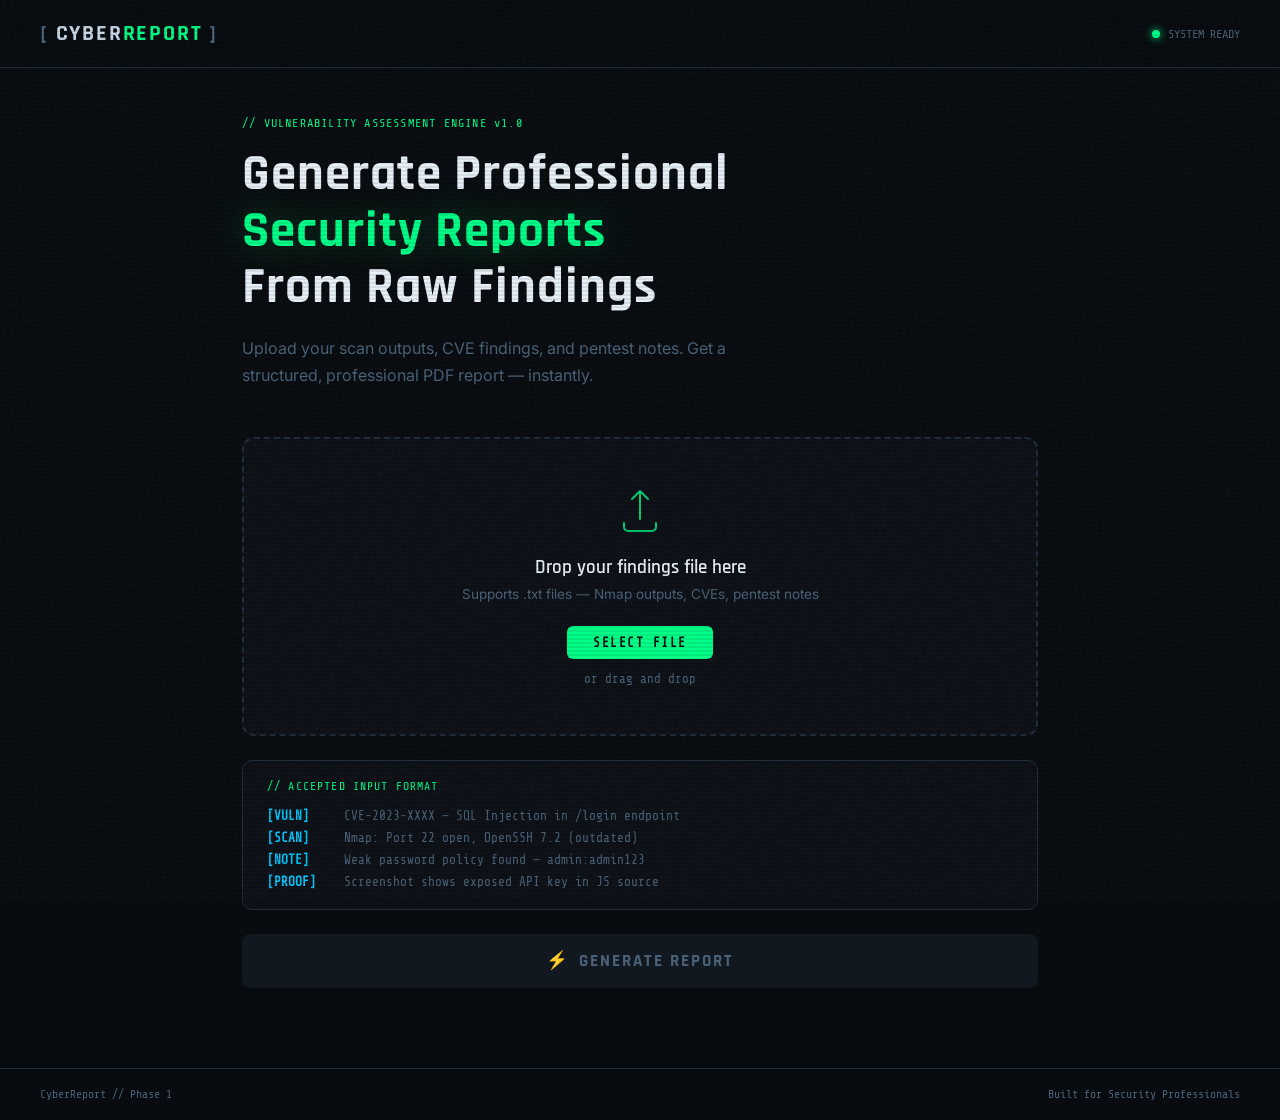
==== frontend/index.html @ 914c6def "changes" ====
<!DOCTYPE html>
<html lang="en">
<head>
  <meta charset="UTF-8" />
  <meta name="viewport" content="width=device-width, initial-scale=1.0"/>
  <title>CyberReport — Vulnerability Assessment Generator</title>
  <link rel="stylesheet" href="style.css" />
  <link href="https://fonts.googleapis.com/css2?family=Share+Tech+Mono&family=Rajdhani:wght@400;600;700&family=Inter:wght@300;400;500&display=swap" rel="stylesheet"/>
</head>
<body>
  <div class="scanline"></div>
  <div class="noise"></div>

  <header>
    <div class="logo">
      <span class="logo-bracket">[</span>
      <span class="logo-text">CYBER</span><span class="logo-accent">REPORT</span>
      <span class="logo-bracket">]</span>
    </div>
    <div class="header-right">
      <span class="status-dot"></span>
      <span class="status-text">SYSTEM READY</span>
    </div>
  </header>

  <main>
    <section class="hero">
      <div class="hero-label">// VULNERABILITY ASSESSMENT ENGINE v1.0</div>
      <h1>Generate Professional<br/><span class="highlight">Security Reports</span><br/>From Raw Findings</h1>
      <p class="hero-sub">Upload your scan outputs, CVE findings, and pentest notes. Get a structured, professional PDF report — instantly.</p>
    </section>

    <section class="upload-section">
      <div class="upload-card" id="uploadCard">
        <div class="upload-icon">
          <svg width="48" height="48" viewBox="0 0 48 48" fill="none">
            <path d="M24 4L24 32M24 4L16 12M24 4L32 12" stroke="currentColor" stroke-width="2" stroke-linecap="round"/>
            <path d="M8 36V40C8 42.2 9.8 44 12 44H36C38.2 44 40 42.2 40 40V36" stroke="currentColor" stroke-width="2" stroke-linecap="round"/>
          </svg>
        </div>
        <p class="upload-title">Drop your findings file here</p>
        <p class="upload-sub">Supports .txt files — Nmap outputs, CVEs, pentest notes</p>
        <input type="file" id="fileInput" accept=".txt" hidden />
        <button class="btn-upload" onclick="document.getElementById('fileInput').click()">
          SELECT FILE
        </button>
        <div class="drop-hint">or drag and drop</div>
      </div>

      <div class="file-info" id="fileInfo" style="display:none;">
        <div class="file-icon">📄</div>
        <div class="file-details">
          <span class="file-name" id="fileName"></span>
          <span class="file-size" id="fileSize"></span>
        </div>
        <button class="btn-clear" onclick="clearFile()">✕</button>
      </div>

      <div class="format-guide">
        <div class="guide-title">// ACCEPTED INPUT FORMAT</div>
        <div class="guide-blocks">
          <div class="guide-block">
            <span class="guide-tag">[VULN]</span>
            <span>CVE-2023-XXXX — SQL Injection in /login endpoint</span>
          </div>
          <div class="guide-block">
            <span class="guide-tag">[SCAN]</span>
            <span>Nmap: Port 22 open, OpenSSH 7.2 (outdated)</span>
          </div>
          <div class="guide-block">
            <span class="guide-tag">[NOTE]</span>
            <span>Weak password policy found — admin:admin123</span>
          </div>
          <div class="guide-block">
            <span class="guide-tag">[PROOF]</span>
            <span>Screenshot shows exposed API key in JS source</span>
          </div>
        </div>
      </div>

      <button class="btn-generate" id="generateBtn" onclick="generateReport()" disabled>
        <span class="btn-icon">⚡</span>
        GENERATE REPORT
      </button>

      <div class="progress-wrap" id="progressWrap" style="display:none;">
        <div class="progress-label" id="progressLabel">Parsing findings...</div>
        <div class="progress-bar">
          <div class="progress-fill" id="progressFill"></div>
        </div>
        <div class="progress-steps" id="progressSteps"></div>
      </div>

      <div class="error-box" id="errorBox" style="display:none;"></div>
    </section>
  </main>

  <footer>
    <span>CyberReport // Phase 1</span>
    <span>Built for Security Professionals</span>
  </footer>

  <script src="upload.js"></script>
</body>
</html>
---- frontend/style.css ----
/* ===== RESET & BASE ===== */
*, *::before, *::after { box-sizing: border-box; margin: 0; padding: 0; }

:root {
  --bg:        #080c10;
  --bg2:       #0d1117;
  --bg3:       #111820;
  --border:    #1e2d3d;
  --accent:    #00ff88;
  --accent2:   #00c8ff;
  --danger:    #ff3b5c;
  --warn:      #ffb300;
  --text:      #c9d8e8;
  --text-dim:  #4a6278;
  --font-mono: 'Share Tech Mono', monospace;
  --font-head: 'Rajdhani', sans-serif;
  --font-body: 'Inter', sans-serif;
}

html { scroll-behavior: smooth; }

body {
  background: var(--bg);
  color: var(--text);
  font-family: var(--font-body);
  min-height: 100vh;
  overflow-x: hidden;
  position: relative;
}

/* ===== TEXTURE OVERLAYS ===== */
.scanline {
  pointer-events: none;
  position: fixed; inset: 0; z-index: 999;
  background: repeating-linear-gradient(
    to bottom,
    transparent 0px,
    transparent 2px,
    rgba(0,0,0,0.08) 2px,
    rgba(0,0,0,0.08) 4px
  );
}

.noise {
  pointer-events: none;
  position: fixed; inset: 0; z-index: 998;
  opacity: 0.03;
  background-image: url("data:image/svg+xml,%3Csvg viewBox='0 0 256 256' xmlns='http://www.w3.org/2000/svg'%3E%3Cfilter id='n'%3E%3CfeTurbulence type='fractalNoise' baseFrequency='0.9' numOctaves='4' stitchTiles='stitch'/%3E%3C/filter%3E%3Crect width='100%25' height='100%25' filter='url(%23n)'/%3E%3C/svg%3E");
}

/* ===== HEADER ===== */
header {
  display: flex;
  align-items: center;
  justify-content: space-between;
  padding: 1.2rem 2.5rem;
  border-bottom: 1px solid var(--border);
  background: rgba(8,12,16,0.95);
  backdrop-filter: blur(10px);
  position: sticky; top: 0; z-index: 100;
}

.logo {
  font-family: var(--font-head);
  font-size: 1.4rem;
  font-weight: 700;
  letter-spacing: 0.08em;
}

.logo-bracket { color: var(--text-dim); }
.logo-text    { color: var(--text); }
.logo-accent  { color: var(--accent); }

.header-right {
  display: flex;
  align-items: center;
  gap: 0.5rem;
  font-family: var(--font-mono);
  font-size: 0.75rem;
  color: var(--text-dim);
}

.status-dot {
  width: 8px; height: 8px;
  border-radius: 50%;
  background: var(--accent);
  box-shadow: 0 0 8px var(--accent);
  animation: pulse 2s infinite;
}

@keyframes pulse {
  0%, 100% { opacity: 1; }
  50%       { opacity: 0.4; }
}

/* ===== MAIN ===== */
main {
  max-width: 860px;
  margin: 0 auto;
  padding: 3rem 2rem 5rem;
}

/* ===== HERO ===== */
.hero { margin-bottom: 3rem; }

.hero-label {
  font-family: var(--font-mono);
  font-size: 0.75rem;
  color: var(--accent);
  letter-spacing: 0.1em;
  margin-bottom: 1rem;
  opacity: 0;
  animation: fadeUp 0.5s 0.1s forwards;
}

.hero h1 {
  font-family: var(--font-head);
  font-size: clamp(2rem, 5vw, 3.2rem);
  font-weight: 700;
  line-height: 1.1;
  letter-spacing: 0.02em;
  color: #e8f0f8;
  opacity: 0;
  animation: fadeUp 0.5s 0.2s forwards;
}

.highlight {
  color: var(--accent);
  text-shadow: 0 0 40px rgba(0,255,136,0.3);
}

.hero-sub {
  margin-top: 1.2rem;
  font-size: 1rem;
  color: var(--text-dim);
  line-height: 1.7;
  max-width: 560px;
  opacity: 0;
  animation: fadeUp 0.5s 0.3s forwards;
}

@keyframes fadeUp {
  from { opacity: 0; transform: translateY(16px); }
  to   { opacity: 1; transform: translateY(0); }
}

/* ===== UPLOAD CARD ===== */
.upload-section {
  display: flex;
  flex-direction: column;
  gap: 1.5rem;
  opacity: 0;
  animation: fadeUp 0.5s 0.4s forwards;
}

.upload-card {
  border: 2px dashed var(--border);
  border-radius: 12px;
  background: var(--bg2);
  padding: 3rem 2rem;
  text-align: center;
  cursor: pointer;
  transition: border-color 0.2s, background 0.2s;
  position: relative;
}

.upload-card:hover,
.upload-card.drag-over {
  border-color: var(--accent);
  background: rgba(0,255,136,0.03);
}

.upload-card.drag-over { border-style: solid; }

.upload-icon {
  color: var(--accent);
  margin-bottom: 1rem;
  opacity: 0.8;
}

.upload-title {
  font-family: var(--font-head);
  font-size: 1.2rem;
  font-weight: 600;
  color: #e8f0f8;
  margin-bottom: 0.4rem;
}

.upload-sub {
  font-size: 0.85rem;
  color: var(--text-dim);
  margin-bottom: 1.5rem;
}

.btn-upload {
  font-family: var(--font-mono);
  font-size: 0.8rem;
  letter-spacing: 0.12em;
  color: var(--bg);
  background: var(--accent);
  border: none;
  border-radius: 6px;
  padding: 0.6rem 1.6rem;
  cursor: pointer;
  transition: background 0.15s, box-shadow 0.15s;
  font-weight: 700;
}

.btn-upload:hover {
  background: #00e077;
  box-shadow: 0 0 20px rgba(0,255,136,0.4);
}

.drop-hint {
  margin-top: 0.8rem;
  font-size: 0.78rem;
  color: var(--text-dim);
  font-family: var(--font-mono);
}

/* ===== FILE INFO ===== */
.file-info {
  display: flex;
  align-items: center;
  gap: 1rem;
  background: var(--bg3);
  border: 1px solid var(--border);
  border-radius: 8px;
  padding: 1rem 1.2rem;
}

.file-icon { font-size: 1.5rem; }

.file-details {
  flex: 1;
  display: flex;
  flex-direction: column;
  gap: 0.2rem;
}

.file-name {
  font-family: var(--font-mono);
  font-size: 0.9rem;
  color: var(--accent2);
}

.file-size {
  font-size: 0.78rem;
  color: var(--text-dim);
}

.btn-clear {
  background: none;
  border: 1px solid var(--border);
  color: var(--text-dim);
  border-radius: 4px;
  width: 28px; height: 28px;
  cursor: pointer;
  font-size: 0.85rem;
  transition: color 0.15s, border-color 0.15s;
}

.btn-clear:hover { color: var(--danger); border-color: var(--danger); }

/* ===== FORMAT GUIDE ===== */
.format-guide {
  background: var(--bg2);
  border: 1px solid var(--border);
  border-radius: 10px;
  padding: 1.2rem 1.5rem;
}

.guide-title {
  font-family: var(--font-mono);
  font-size: 0.72rem;
  color: var(--accent);
  letter-spacing: 0.1em;
  margin-bottom: 1rem;
}

.guide-blocks {
  display: flex;
  flex-direction: column;
  gap: 0.5rem;
}

.guide-block {
  display: flex;
  align-items: center;
  gap: 0.8rem;
  font-family: var(--font-mono);
  font-size: 0.8rem;
  color: var(--text-dim);
}

.guide-tag {
  color: var(--accent2);
  min-width: 64px;
  font-weight: bold;
}

/* ===== GENERATE BUTTON ===== */
.btn-generate {
  font-family: var(--font-head);
  font-size: 1.05rem;
  font-weight: 700;
  letter-spacing: 0.12em;
  color: var(--bg);
  background: var(--accent);
  border: none;
  border-radius: 8px;
  padding: 1rem 2rem;
  cursor: pointer;
  display: flex;
  align-items: center;
  justify-content: center;
  gap: 0.6rem;
  transition: all 0.2s;
  width: 100%;
}

.btn-generate:disabled {
  background: var(--bg3);
  color: var(--text-dim);
  cursor: not-allowed;
  box-shadow: none;
}

.btn-generate:not(:disabled):hover {
  background: #00e077;
  box-shadow: 0 0 30px rgba(0,255,136,0.4);
  transform: translateY(-1px);
}

.btn-icon { font-size: 1.1rem; }

/* ===== PROGRESS ===== */
.progress-wrap {
  background: var(--bg2);
  border: 1px solid var(--border);
  border-radius: 10px;
  padding: 1.5rem;
}

.progress-label {
  font-family: var(--font-mono);
  font-size: 0.82rem;
  color: var(--accent);
  margin-bottom: 0.8rem;
}

.progress-bar {
  width: 100%;
  height: 6px;
  background: var(--bg3);
  border-radius: 3px;
  overflow: hidden;
  margin-bottom: 1rem;
}

.progress-fill {
  height: 100%;
  width: 0%;
  background: linear-gradient(90deg, var(--accent), var(--accent2));
  border-radius: 3px;
  transition: width 0.4s ease;
  box-shadow: 0 0 10px rgba(0,255,136,0.5);
}

.progress-steps {
  font-family: var(--font-mono);
  font-size: 0.75rem;
  color: var(--text-dim);
  display: flex;
  flex-direction: column;
  gap: 0.3rem;
}

.step-line { display: flex; align-items: center; gap: 0.5rem; }
.step-done  { color: var(--accent); }
.step-active{ color: var(--accent2); }
.step-wait  { color: var(--text-dim); }

/* ===== ERROR BOX ===== */
.error-box {
  background: rgba(255,59,92,0.08);
  border: 1px solid var(--danger);
  border-radius: 8px;
  padding: 1rem 1.2rem;
  font-family: var(--font-mono);
  font-size: 0.82rem;
  color: var(--danger);
}

/* ===== FOOTER ===== */
footer {
  display: flex;
  justify-content: space-between;
  align-items: center;
  padding: 1.2rem 2.5rem;
  border-top: 1px solid var(--border);
  font-family: var(--font-mono);
  font-size: 0.72rem;
  color: var(--text-dim);
  margin-top: auto;
}

/* ===== SCROLLBAR ===== */
::-webkit-scrollbar { width: 6px; }
::-webkit-scrollbar-track { background: var(--bg); }
::-webkit-scrollbar-thumb { background: var(--border); border-radius: 3px; }
::-webkit-scrollbar-thumb:hover { background: var(--accent); }
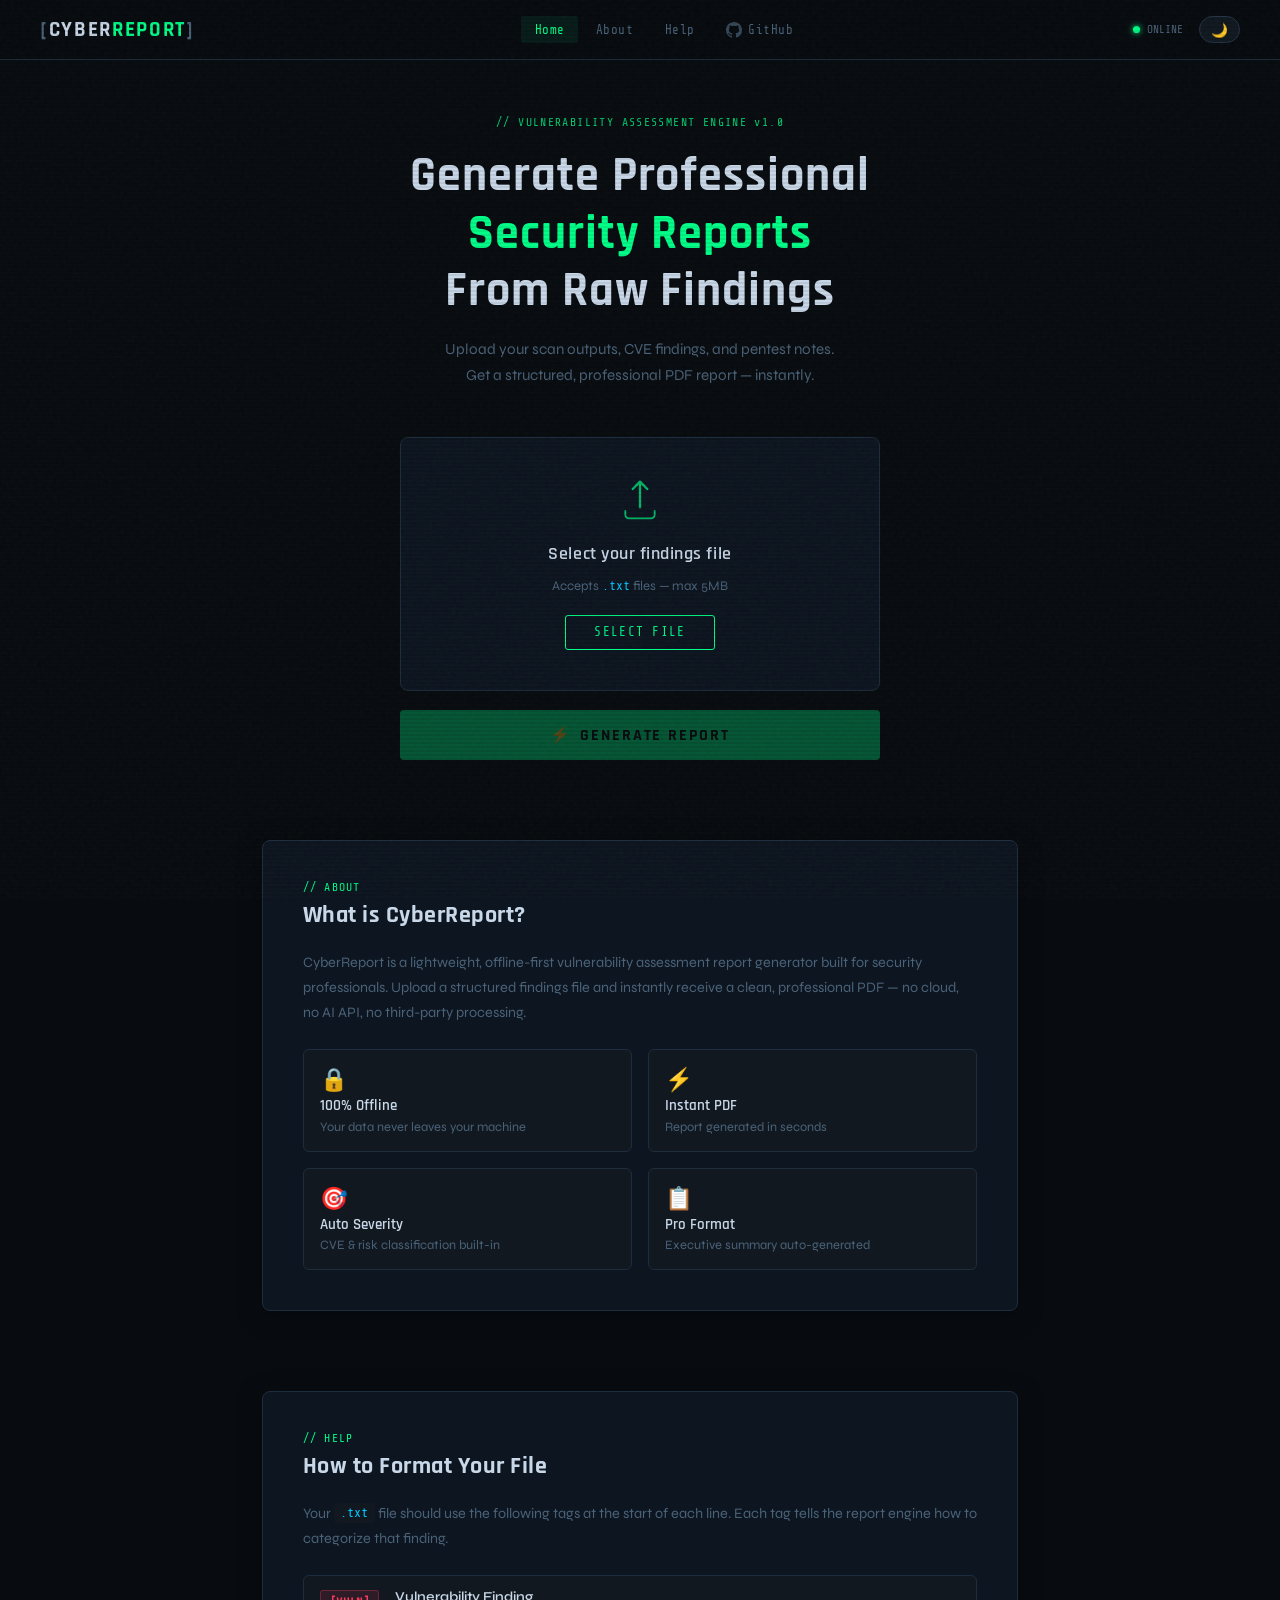
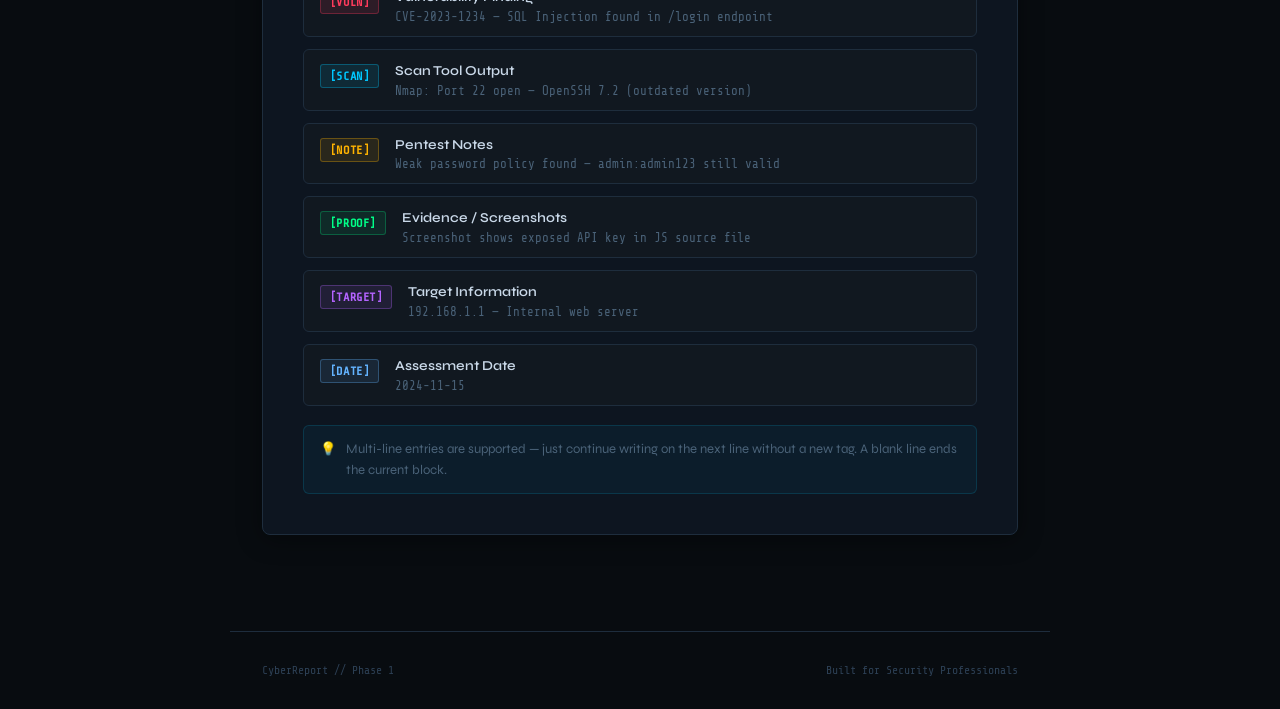
==== commit 5e3d9e4e: "Frontend" ====
--- a/frontend/index.html
+++ b/frontend/index.html
@@ -1,52 +1,88 @@
 <!DOCTYPE html>
-<html lang="en">
+<html lang="en" data-theme="dark">
+
 <head>
   <meta charset="UTF-8" />
-  <meta name="viewport" content="width=device-width, initial-scale=1.0"/>
+  <meta name="viewport" content="width=device-width, initial-scale=1.0" />
   <title>CyberReport — Vulnerability Assessment Generator</title>
   <link rel="stylesheet" href="style.css" />
-  <link href="https://fonts.googleapis.com/css2?family=Share+Tech+Mono&family=Rajdhani:wght@400;600;700&family=Inter:wght@300;400;500&display=swap" rel="stylesheet"/>
+  <link
+    href="https://fonts.googleapis.com/css2?family=Share+Tech+Mono&family=Rajdhani:wght@400;500;600;700&family=Syne:wght@400;500;700&display=swap"
+    rel="stylesheet" />
 </head>
+
 <body>
+
   <div class="scanline"></div>
   <div class="noise"></div>
 
-  <header>
-    <div class="logo">
-      <span class="logo-bracket">[</span>
-      <span class="logo-text">CYBER</span><span class="logo-accent">REPORT</span>
-      <span class="logo-bracket">]</span>
+  <!-- ===== NAVBAR ===== -->
+  <nav class="navbar">
+    <div class="nav-logo">
+      <span class="logo-bracket">[</span><span class="logo-text">CYBER</span><span
+        class="logo-accent">REPORT</span><span class="logo-bracket">]</span>
     </div>
-    <div class="header-right">
-      <span class="status-dot"></span>
-      <span class="status-text">SYSTEM READY</span>
+
+    <ul class="nav-links">
+      <li><a href="#" class="nav-link active">Home</a></li>
+      <li><a href="#about" class="nav-link">About</a></li>
+      <li><a href="#help" class="nav-link">Help</a></li>
+      <li><a href="https://github.com" target="_blank" class="nav-link nav-github">
+          <svg width="16" height="16" viewBox="0 0 24 24" fill="currentColor">
+            <path
+              d="M12 0C5.37 0 0 5.37 0 12c0 5.31 3.435 9.795 8.205 11.385.6.105.825-.255.825-.57 0-.285-.015-1.23-.015-2.235-3.015.555-3.795-.735-4.035-1.41-.135-.345-.72-1.41-1.23-1.695-.42-.225-1.02-.78-.015-.795.945-.015 1.62.87 1.845 1.23 1.08 1.815 2.805 1.305 3.495.99.105-.78.42-1.305.765-1.605-2.67-.3-5.46-1.335-5.46-5.925 0-1.305.465-2.385 1.23-3.225-.12-.3-.54-1.53.12-3.18 0 0 1.005-.315 3.3 1.23.96-.27 1.98-.405 3-.405s2.04.135 3 .405c2.295-1.56 3.3-1.23 3.3-1.23.66 1.65.24 2.88.12 3.18.765.84 1.23 1.905 1.23 3.225 0 4.605-2.805 5.625-5.475 5.925.435.375.81 1.095.81 2.22 0 1.605-.015 2.895-.015 3.3 0 .315.225.69.825.57A12.02 12.02 0 0 0 24 12c0-6.63-5.37-12-12-12z" />
+          </svg>
+          GitHub
+        </a></li>
+    </ul>
+
+    <div class="nav-right">
+      <div class="status-indicator">
+        <span class="status-dot"></span>
+        <span class="status-text">ONLINE</span>
+      </div>
+
+      <!-- Theme Toggle -->
+      <button class="theme-toggle" id="themeToggle" title="Toggle light/dark mode" onclick="toggleTheme()">
+        <span class="toggle-icon dark-icon">🌙</span>
+        <span class="toggle-icon light-icon">☀️</span>
+      </button>
     </div>
-  </header>
-
+  </nav>
+
+  <!-- ===== MAIN ===== -->
   <main>
+
+    <!-- Hero -->
     <section class="hero">
       <div class="hero-label">// VULNERABILITY ASSESSMENT ENGINE v1.0</div>
-      <h1>Generate Professional<br/><span class="highlight">Security Reports</span><br/>From Raw Findings</h1>
-      <p class="hero-sub">Upload your scan outputs, CVE findings, and pentest notes. Get a structured, professional PDF report — instantly.</p>
-    </section>
-
+      <h1>Generate Professional<br /><span class="highlight">Security Reports</span><br />From Raw Findings</h1>
+      <p class="hero-sub">Upload your scan outputs, CVE findings, and pentest notes.<br />Get a structured, professional
+        PDF report — instantly.</p>
+    </section>
+
+    <!-- Upload Section -->
     <section class="upload-section">
+
+      <!-- Upload Card (button only, no drag/drop UI) -->
       <div class="upload-card" id="uploadCard">
         <div class="upload-icon">
-          <svg width="48" height="48" viewBox="0 0 48 48" fill="none">
-            <path d="M24 4L24 32M24 4L16 12M24 4L32 12" stroke="currentColor" stroke-width="2" stroke-linecap="round"/>
-            <path d="M8 36V40C8 42.2 9.8 44 12 44H36C38.2 44 40 42.2 40 40V36" stroke="currentColor" stroke-width="2" stroke-linecap="round"/>
+          <svg width="44" height="44" viewBox="0 0 48 48" fill="none">
+            <path d="M24 4L24 32M24 4L16 12M24 4L32 12" stroke="currentColor" stroke-width="2.5" stroke-linecap="round"
+              stroke-linejoin="round" />
+            <path d="M8 36V40C8 42.2 9.8 44 12 44H36C38.2 44 40 42.2 40 40V36" stroke="currentColor" stroke-width="2"
+              stroke-linecap="round" />
           </svg>
         </div>
-        <p class="upload-title">Drop your findings file here</p>
-        <p class="upload-sub">Supports .txt files — Nmap outputs, CVEs, pentest notes</p>
+        <p class="upload-title">Select your findings file</p>
+        <p class="upload-sub">Accepts <code>.txt</code> files — max 5MB</p>
         <input type="file" id="fileInput" accept=".txt" hidden />
         <button class="btn-upload" onclick="document.getElementById('fileInput').click()">
           SELECT FILE
         </button>
-        <div class="drop-hint">or drag and drop</div>
-      </div>
-
+      </div>
+
+      <!-- File Info (shown after selection) -->
       <div class="file-info" id="fileInfo" style="display:none;">
         <div class="file-icon">📄</div>
         <div class="file-details">
@@ -56,33 +92,13 @@
         <button class="btn-clear" onclick="clearFile()">✕</button>
       </div>
 
-      <div class="format-guide">
-        <div class="guide-title">// ACCEPTED INPUT FORMAT</div>
-        <div class="guide-blocks">
-          <div class="guide-block">
-            <span class="guide-tag">[VULN]</span>
-            <span>CVE-2023-XXXX — SQL Injection in /login endpoint</span>
-          </div>
-          <div class="guide-block">
-            <span class="guide-tag">[SCAN]</span>
-            <span>Nmap: Port 22 open, OpenSSH 7.2 (outdated)</span>
-          </div>
-          <div class="guide-block">
-            <span class="guide-tag">[NOTE]</span>
-            <span>Weak password policy found — admin:admin123</span>
-          </div>
-          <div class="guide-block">
-            <span class="guide-tag">[PROOF]</span>
-            <span>Screenshot shows exposed API key in JS source</span>
-          </div>
-        </div>
-      </div>
-
+      <!-- Generate Button -->
       <button class="btn-generate" id="generateBtn" onclick="generateReport()" disabled>
         <span class="btn-icon">⚡</span>
         GENERATE REPORT
       </button>
 
+      <!-- Progress -->
       <div class="progress-wrap" id="progressWrap" style="display:none;">
         <div class="progress-label" id="progressLabel">Parsing findings...</div>
         <div class="progress-bar">
@@ -91,8 +107,109 @@
         <div class="progress-steps" id="progressSteps"></div>
       </div>
 
+      <!-- Error -->
       <div class="error-box" id="errorBox" style="display:none;"></div>
-    </section>
+
+    </section>
+
+    <!-- ===== ABOUT SECTION ===== -->
+    <section class="info-section" id="about">
+      <div class="info-card">
+        <div class="info-card-header">
+          <span class="info-tag">// ABOUT</span>
+          <h2>What is CyberReport?</h2>
+        </div>
+        <p>CyberReport is a lightweight, offline-first vulnerability assessment report generator built for security
+          professionals. Upload a structured findings file and instantly receive a clean, professional PDF — no cloud,
+          no AI API, no third-party processing.</p>
+        <div class="about-grid">
+          <div class="about-item">
+            <span class="about-icon">🔒</span>
+            <span class="about-label">100% Offline</span>
+            <span class="about-desc">Your data never leaves your machine</span>
+          </div>
+          <div class="about-item">
+            <span class="about-icon">⚡</span>
+            <span class="about-label">Instant PDF</span>
+            <span class="about-desc">Report generated in seconds</span>
+          </div>
+          <div class="about-item">
+            <span class="about-icon">🎯</span>
+            <span class="about-label">Auto Severity</span>
+            <span class="about-desc">CVE & risk classification built-in</span>
+          </div>
+          <div class="about-item">
+            <span class="about-icon">📋</span>
+            <span class="about-label">Pro Format</span>
+            <span class="about-desc">Executive summary auto-generated</span>
+          </div>
+        </div>
+      </div>
+    </section>
+
+    <!-- ===== HELP SECTION ===== -->
+    <section class="info-section" id="help">
+      <div class="info-card">
+        <div class="info-card-header">
+          <span class="info-tag">// HELP</span>
+          <h2>How to Format Your File</h2>
+        </div>
+        <p>Your <code>.txt</code> file should use the following tags at the start of each line. Each tag tells the
+          report engine how to categorize that finding.</p>
+
+        <div class="help-tags">
+          <div class="help-row">
+            <span class="help-tag vuln">[VULN]</span>
+            <div class="help-detail">
+              <strong>Vulnerability Finding</strong>
+              <code>CVE-2023-1234 — SQL Injection found in /login endpoint</code>
+            </div>
+          </div>
+          <div class="help-row">
+            <span class="help-tag scan">[SCAN]</span>
+            <div class="help-detail">
+              <strong>Scan Tool Output</strong>
+              <code>Nmap: Port 22 open — OpenSSH 7.2 (outdated version)</code>
+            </div>
+          </div>
+          <div class="help-row">
+            <span class="help-tag note">[NOTE]</span>
+            <div class="help-detail">
+              <strong>Pentest Notes</strong>
+              <code>Weak password policy found — admin:admin123 still valid</code>
+            </div>
+          </div>
+          <div class="help-row">
+            <span class="help-tag proof">[PROOF]</span>
+            <div class="help-detail">
+              <strong>Evidence / Screenshots</strong>
+              <code>Screenshot shows exposed API key in JS source file</code>
+            </div>
+          </div>
+          <div class="help-row">
+            <span class="help-tag target">[TARGET]</span>
+            <div class="help-detail">
+              <strong>Target Information</strong>
+              <code>192.168.1.1 — Internal web server</code>
+            </div>
+          </div>
+          <div class="help-row">
+            <span class="help-tag date">[DATE]</span>
+            <div class="help-detail">
+              <strong>Assessment Date</strong>
+              <code>2024-11-15</code>
+            </div>
+          </div>
+        </div>
+
+        <div class="help-note">
+          <span>💡</span>
+          <span>Multi-line entries are supported — just continue writing on the next line without a new tag. A blank
+            line ends the current block.</span>
+        </div>
+      </div>
+    </section>
+
   </main>
 
   <footer>
@@ -101,5 +218,27 @@
   </footer>
 
   <script src="upload.js"></script>
+  <script>
+    // ===== THEME TOGGLE =====
+    function toggleTheme() {
+      const html = document.documentElement;
+      const current = html.getAttribute('data-theme');
+      html.setAttribute('data-theme', current === 'dark' ? 'light' : 'dark');
+      localStorage.setItem('cyberreport-theme', html.getAttribute('data-theme'));
+    }
+
+    // Restore saved theme
+    const saved = localStorage.getItem('cyberreport-theme');
+    if (saved) document.documentElement.setAttribute('data-theme', saved);
+
+    // Smooth scroll for nav links
+    document.querySelectorAll('a[href^="#"]').forEach(a => {
+      a.addEventListener('click', e => {
+        const target = document.querySelector(a.getAttribute('href'));
+        if (target) { e.preventDefault(); target.scrollIntoView({ behavior: 'smooth' }); }
+      });
+    });
+  </script>
 </body>
+
 </html>
--- a/frontend/style.css
+++ b/frontend/style.css
@@ -1,23 +1,64 @@
-/* ===== RESET & BASE ===== */
-*, *::before, *::after { box-sizing: border-box; margin: 0; padding: 0; }
-
+/* ===== RESET ===== */
+*,
+*::before,
+*::after {
+  box-sizing: border-box;
+  margin: 0;
+  padding: 0;
+}
+
+/* ===== THEME VARIABLES ===== */
+:root,
+[data-theme="dark"] {
+  --bg: #080c10;
+  --bg2: #0d1117;
+  --bg3: #111820;
+  --bg-card: #0d1520;
+  --border: #1e2d3d;
+  --border2: #243447;
+  --accent: #00ff88;
+  --accent2: #00c8ff;
+  --danger: #ff3b5c;
+  --warn: #ffb300;
+  --text: #c9d8e8;
+  --text-dim: #4a6278;
+  --text-muted: #2d4055;
+  --nav-bg: rgba(8, 12, 16, 0.96);
+  --card-shadow: 0 4px 24px rgba(0, 0, 0, 0.4);
+  --scanline-op: 1;
+  --noise-op: 0.03;
+}
+
+[data-theme="light"] {
+  --bg: #f0f4f8;
+  --bg2: #e8edf3;
+  --bg3: #dde4ed;
+  --bg-card: #ffffff;
+  --border: #c8d4e0;
+  --border2: #b0c0d0;
+  --accent: #0a7c4e;
+  --accent2: #0070a8;
+  --danger: #cc1f3a;
+  --warn: #b07800;
+  --text: #1a2a3a;
+  --text-dim: #5a7080;
+  --text-muted: #8090a0;
+  --nav-bg: rgba(240, 244, 248, 0.97);
+  --card-shadow: 0 4px 24px rgba(0, 0, 0, 0.08);
+  --scanline-op: 0;
+  --noise-op: 0;
+}
+
+/* ===== FONTS ===== */
 :root {
-  --bg:        #080c10;
-  --bg2:       #0d1117;
-  --bg3:       #111820;
-  --border:    #1e2d3d;
-  --accent:    #00ff88;
-  --accent2:   #00c8ff;
-  --danger:    #ff3b5c;
-  --warn:      #ffb300;
-  --text:      #c9d8e8;
-  --text-dim:  #4a6278;
   --font-mono: 'Share Tech Mono', monospace;
   --font-head: 'Rajdhani', sans-serif;
-  --font-body: 'Inter', sans-serif;
-}
-
-html { scroll-behavior: smooth; }
+  --font-body: 'Syne', sans-serif;
+}
+
+html {
+  scroll-behavior: smooth;
+}
 
 body {
   background: var(--bg);
@@ -26,387 +67,685 @@
   min-height: 100vh;
   overflow-x: hidden;
   position: relative;
-}
-
-/* ===== TEXTURE OVERLAYS ===== */
+  transition: background 0.3s ease, color 0.3s ease;
+}
+
+/* ===== OVERLAYS ===== */
 .scanline {
   pointer-events: none;
-  position: fixed; inset: 0; z-index: 999;
-  background: repeating-linear-gradient(
-    to bottom,
-    transparent 0px,
-    transparent 2px,
-    rgba(0,0,0,0.08) 2px,
-    rgba(0,0,0,0.08) 4px
-  );
+  position: fixed;
+  inset: 0;
+  z-index: 999;
+  opacity: var(--scanline-op);
+  background: repeating-linear-gradient(to bottom,
+      transparent 0px, transparent 2px,
+      rgba(0, 0, 0, 0.07) 2px, rgba(0, 0, 0, 0.07) 4px);
+  transition: opacity 0.3s ease;
 }
 
 .noise {
   pointer-events: none;
-  position: fixed; inset: 0; z-index: 998;
-  opacity: 0.03;
+  position: fixed;
+  inset: 0;
+  z-index: 998;
+  opacity: var(--noise-op);
   background-image: url("data:image/svg+xml,%3Csvg viewBox='0 0 256 256' xmlns='http://www.w3.org/2000/svg'%3E%3Cfilter id='n'%3E%3CfeTurbulence type='fractalNoise' baseFrequency='0.9' numOctaves='4' stitchTiles='stitch'/%3E%3C/filter%3E%3Crect width='100%25' height='100%25' filter='url(%23n)'/%3E%3C/svg%3E");
-}
-
-/* ===== HEADER ===== */
-header {
+  transition: opacity 0.3s ease;
+}
+
+/* ===== NAVBAR ===== */
+.navbar {
   display: flex;
   align-items: center;
   justify-content: space-between;
-  padding: 1.2rem 2.5rem;
+  padding: 0 2.5rem;
+  height: 60px;
+  background: var(--nav-bg);
   border-bottom: 1px solid var(--border);
-  background: rgba(8,12,16,0.95);
-  backdrop-filter: blur(10px);
-  position: sticky; top: 0; z-index: 100;
-}
-
-.logo {
+  backdrop-filter: blur(12px);
+  position: sticky;
+  top: 0;
+  z-index: 100;
+  transition: background 0.3s ease, border-color 0.3s ease;
+}
+
+.nav-logo {
   font-family: var(--font-head);
-  font-size: 1.4rem;
+  font-size: 1.3rem;
   font-weight: 700;
   letter-spacing: 0.08em;
-}
-
-.logo-bracket { color: var(--text-dim); }
-.logo-text    { color: var(--text); }
-.logo-accent  { color: var(--accent); }
-
-.header-right {
-  display: flex;
-  align-items: center;
-  gap: 0.5rem;
-  font-family: var(--font-mono);
-  font-size: 0.75rem;
+  flex-shrink: 0;
+}
+
+.logo-bracket {
+  color: var(--text-dim);
+}
+
+.logo-text {
+  color: var(--text);
+}
+
+.logo-accent {
+  color: var(--accent);
+}
+
+.nav-links {
+  display: flex;
+  list-style: none;
+  gap: 0.25rem;
+  align-items: center;
+}
+
+.nav-link {
+  font-family: var(--font-mono);
+  font-size: 0.78rem;
+  color: var(--text-dim);
+  text-decoration: none;
+  padding: 0.4rem 0.85rem;
+  border-radius: 3px;
+  letter-spacing: 0.04em;
+  transition: color 0.2s ease, background 0.2s ease;
+  display: flex;
+  align-items: center;
+  gap: 0.4rem;
+}
+
+.nav-link:hover,
+.nav-link.active {
+  color: var(--accent);
+  background: rgba(0, 255, 136, 0.07);
+}
+
+.nav-github svg {
+  opacity: 0.7;
+  transition: opacity 0.2s;
+}
+
+.nav-github:hover svg {
+  opacity: 1;
+}
+
+.nav-right {
+  display: flex;
+  align-items: center;
+  gap: 1rem;
+  flex-shrink: 0;
+}
+
+.status-indicator {
+  display: flex;
+  align-items: center;
+  gap: 0.4rem;
+  font-family: var(--font-mono);
+  font-size: 0.7rem;
   color: var(--text-dim);
 }
 
 .status-dot {
-  width: 8px; height: 8px;
+  width: 7px;
+  height: 7px;
   border-radius: 50%;
   background: var(--accent);
-  box-shadow: 0 0 8px var(--accent);
+  box-shadow: 0 0 6px var(--accent);
   animation: pulse 2s infinite;
 }
 
 @keyframes pulse {
-  0%, 100% { opacity: 1; }
-  50%       { opacity: 0.4; }
+
+  0%,
+  100% {
+    opacity: 1;
+  }
+
+  50% {
+    opacity: 0.3;
+  }
+}
+
+/* ===== THEME TOGGLE ===== */
+.theme-toggle {
+  background: var(--bg3);
+  border: 1px solid var(--border2);
+  border-radius: 20px;
+  padding: 0.3rem 0.7rem;
+  cursor: pointer;
+  font-size: 0.85rem;
+  transition: background 0.2s, border-color 0.2s, transform 0.1s;
+  display: flex;
+  align-items: center;
+  gap: 0.3rem;
+}
+
+.theme-toggle:hover {
+  background: var(--border);
+  transform: scale(1.05);
+}
+
+.toggle-icon {
+  transition: opacity 0.3s;
+}
+
+/* Dark mode: show moon, hide sun */
+[data-theme="dark"] .light-icon {
+  display: none;
+}
+
+[data-theme="dark"] .dark-icon {
+  display: inline;
+}
+
+/* Light mode: show sun, hide moon */
+[data-theme="light"] .dark-icon {
+  display: none;
+}
+
+[data-theme="light"] .light-icon {
+  display: inline;
 }
 
 /* ===== MAIN ===== */
 main {
-  max-width: 860px;
+  max-width: 820px;
   margin: 0 auto;
-  padding: 3rem 2rem 5rem;
+  padding: 3.5rem 2rem 6rem;
 }
 
 /* ===== HERO ===== */
-.hero { margin-bottom: 3rem; }
+.hero {
+  text-align: center;
+  margin-bottom: 3rem;
+  animation: fadeUp 0.6s ease both;
+}
 
 .hero-label {
   font-family: var(--font-mono);
-  font-size: 0.75rem;
-  color: var(--accent);
-  letter-spacing: 0.1em;
-  margin-bottom: 1rem;
-  opacity: 0;
-  animation: fadeUp 0.5s 0.1s forwards;
+  font-size: 0.72rem;
+  color: var(--accent);
+  letter-spacing: 0.12em;
+  margin-bottom: 1.2rem;
+  opacity: 0.8;
 }
 
 .hero h1 {
   font-family: var(--font-head);
-  font-size: clamp(2rem, 5vw, 3.2rem);
+  font-size: clamp(2rem, 5vw, 3rem);
   font-weight: 700;
-  line-height: 1.1;
+  line-height: 1.2;
+  color: var(--text);
+  margin-bottom: 1rem;
   letter-spacing: 0.02em;
-  color: #e8f0f8;
-  opacity: 0;
-  animation: fadeUp 0.5s 0.2s forwards;
 }
 
 .highlight {
   color: var(--accent);
-  text-shadow: 0 0 40px rgba(0,255,136,0.3);
+  position: relative;
 }
 
 .hero-sub {
-  margin-top: 1.2rem;
-  font-size: 1rem;
+  font-size: 0.95rem;
   color: var(--text-dim);
   line-height: 1.7;
-  max-width: 560px;
-  opacity: 0;
-  animation: fadeUp 0.5s 0.3s forwards;
-}
-
-@keyframes fadeUp {
-  from { opacity: 0; transform: translateY(16px); }
-  to   { opacity: 1; transform: translateY(0); }
+  max-width: 500px;
+  margin: 0 auto;
+}
+
+/* ===== UPLOAD SECTION ===== */
+.upload-section {
+  display: flex;
+  flex-direction: column;
+  align-items: center;
+  gap: 1.2rem;
+  animation: fadeUp 0.6s 0.15s ease both;
 }
 
 /* ===== UPLOAD CARD ===== */
-.upload-section {
+.upload-card {
+  width: 100%;
+  max-width: 480px;
+  background: var(--bg-card);
+  border: 1px solid var(--border);
+  border-radius: 8px;
+  padding: 2.5rem 2rem;
   display: flex;
   flex-direction: column;
-  gap: 1.5rem;
-  opacity: 0;
-  animation: fadeUp 0.5s 0.4s forwards;
-}
-
-.upload-card {
-  border: 2px dashed var(--border);
-  border-radius: 12px;
-  background: var(--bg2);
-  padding: 3rem 2rem;
+  align-items: center;
+  gap: 0.8rem;
   text-align: center;
-  cursor: pointer;
-  transition: border-color 0.2s, background 0.2s;
-  position: relative;
-}
-
-.upload-card:hover,
-.upload-card.drag-over {
-  border-color: var(--accent);
-  background: rgba(0,255,136,0.03);
-}
-
-.upload-card.drag-over { border-style: solid; }
+  transition: border-color 0.2s ease, background 0.3s ease;
+}
+
+.upload-card:hover {
+  border-color: var(--border2);
+}
 
 .upload-icon {
   color: var(--accent);
-  margin-bottom: 1rem;
-  opacity: 0.8;
+  opacity: 0.7;
+  margin-bottom: 0.3rem;
 }
 
 .upload-title {
   font-family: var(--font-head);
-  font-size: 1.2rem;
+  font-size: 1.1rem;
   font-weight: 600;
-  color: #e8f0f8;
-  margin-bottom: 0.4rem;
+  color: var(--text);
+  letter-spacing: 0.03em;
 }
 
 .upload-sub {
-  font-size: 0.85rem;
-  color: var(--text-dim);
-  margin-bottom: 1.5rem;
-}
-
+  font-size: 0.82rem;
+  color: var(--text-dim);
+}
+
+.upload-sub code {
+  font-family: var(--font-mono);
+  color: var(--accent2);
+  font-size: 0.8rem;
+}
+
+/* ===== BUTTONS ===== */
 .btn-upload {
+  margin-top: 0.5rem;
+  background: transparent;
+  border: 1px solid var(--accent);
+  color: var(--accent);
   font-family: var(--font-mono);
   font-size: 0.8rem;
+  letter-spacing: 0.1em;
+  padding: 0.6rem 1.8rem;
+  border-radius: 3px;
+  cursor: pointer;
+  transition: background 0.2s, color 0.2s, transform 0.1s;
+}
+
+.btn-upload:hover {
+  background: var(--accent);
+  color: var(--bg);
+  transform: translateY(-1px);
+}
+
+.btn-generate {
+  width: 100%;
+  max-width: 480px;
+  background: var(--accent);
+  color: var(--bg);
+  border: none;
+  font-family: var(--font-head);
+  font-size: 1rem;
+  font-weight: 700;
   letter-spacing: 0.12em;
-  color: var(--bg);
-  background: var(--accent);
-  border: none;
-  border-radius: 6px;
-  padding: 0.6rem 1.6rem;
+  padding: 0.9rem 2rem;
+  border-radius: 4px;
   cursor: pointer;
-  transition: background 0.15s, box-shadow 0.15s;
-  font-weight: 700;
-}
-
-.btn-upload:hover {
-  background: #00e077;
-  box-shadow: 0 0 20px rgba(0,255,136,0.4);
-}
-
-.drop-hint {
-  margin-top: 0.8rem;
-  font-size: 0.78rem;
-  color: var(--text-dim);
-  font-family: var(--font-mono);
+  transition: opacity 0.2s, transform 0.15s, box-shadow 0.2s;
+  display: flex;
+  align-items: center;
+  justify-content: center;
+  gap: 0.5rem;
+}
+
+.btn-generate:hover:not(:disabled) {
+  opacity: 0.9;
+  transform: translateY(-2px);
+  box-shadow: 0 6px 20px rgba(0, 255, 136, 0.25);
+}
+
+.btn-generate:disabled {
+  opacity: 0.3;
+  cursor: not-allowed;
 }
 
 /* ===== FILE INFO ===== */
 .file-info {
-  display: flex;
-  align-items: center;
-  gap: 1rem;
+  width: 100%;
+  max-width: 480px;
+  display: flex;
+  align-items: center;
+  gap: 0.8rem;
   background: var(--bg3);
   border: 1px solid var(--border);
-  border-radius: 8px;
-  padding: 1rem 1.2rem;
-}
-
-.file-icon { font-size: 1.5rem; }
+  border-radius: 6px;
+  padding: 0.7rem 1rem;
+  transition: background 0.3s;
+}
+
+.file-icon {
+  font-size: 1.2rem;
+}
 
 .file-details {
   flex: 1;
   display: flex;
   flex-direction: column;
-  gap: 0.2rem;
+  gap: 0.15rem;
 }
 
 .file-name {
   font-family: var(--font-mono);
-  font-size: 0.9rem;
-  color: var(--accent2);
+  font-size: 0.82rem;
+  color: var(--text);
 }
 
 .file-size {
-  font-size: 0.78rem;
+  font-family: var(--font-mono);
+  font-size: 0.72rem;
   color: var(--text-dim);
 }
 
 .btn-clear {
   background: none;
-  border: 1px solid var(--border);
-  color: var(--text-dim);
-  border-radius: 4px;
-  width: 28px; height: 28px;
+  border: none;
+  color: var(--text-dim);
   cursor: pointer;
   font-size: 0.85rem;
-  transition: color 0.15s, border-color 0.15s;
-}
-
-.btn-clear:hover { color: var(--danger); border-color: var(--danger); }
-
-/* ===== FORMAT GUIDE ===== */
-.format-guide {
-  background: var(--bg2);
-  border: 1px solid var(--border);
-  border-radius: 10px;
-  padding: 1.2rem 1.5rem;
-}
-
-.guide-title {
-  font-family: var(--font-mono);
-  font-size: 0.72rem;
-  color: var(--accent);
-  letter-spacing: 0.1em;
-  margin-bottom: 1rem;
-}
-
-.guide-blocks {
-  display: flex;
-  flex-direction: column;
-  gap: 0.5rem;
-}
-
-.guide-block {
-  display: flex;
-  align-items: center;
-  gap: 0.8rem;
-  font-family: var(--font-mono);
-  font-size: 0.8rem;
-  color: var(--text-dim);
-}
-
-.guide-tag {
-  color: var(--accent2);
-  min-width: 64px;
-  font-weight: bold;
-}
-
-/* ===== GENERATE BUTTON ===== */
-.btn-generate {
-  font-family: var(--font-head);
-  font-size: 1.05rem;
-  font-weight: 700;
-  letter-spacing: 0.12em;
-  color: var(--bg);
-  background: var(--accent);
-  border: none;
-  border-radius: 8px;
-  padding: 1rem 2rem;
-  cursor: pointer;
-  display: flex;
-  align-items: center;
-  justify-content: center;
-  gap: 0.6rem;
-  transition: all 0.2s;
-  width: 100%;
-}
-
-.btn-generate:disabled {
-  background: var(--bg3);
-  color: var(--text-dim);
-  cursor: not-allowed;
-  box-shadow: none;
-}
-
-.btn-generate:not(:disabled):hover {
-  background: #00e077;
-  box-shadow: 0 0 30px rgba(0,255,136,0.4);
-  transform: translateY(-1px);
-}
-
-.btn-icon { font-size: 1.1rem; }
+  padding: 0.2rem 0.4rem;
+  border-radius: 3px;
+  transition: color 0.2s, background 0.2s;
+}
+
+.btn-clear:hover {
+  color: var(--danger);
+  background: rgba(255, 59, 92, 0.1);
+}
 
 /* ===== PROGRESS ===== */
 .progress-wrap {
-  background: var(--bg2);
+  width: 100%;
+  max-width: 480px;
+  background: var(--bg-card);
   border: 1px solid var(--border);
-  border-radius: 10px;
-  padding: 1.5rem;
+  border-radius: 6px;
+  padding: 1rem 1.2rem;
+  transition: background 0.3s;
 }
 
 .progress-label {
   font-family: var(--font-mono);
-  font-size: 0.82rem;
-  color: var(--accent);
-  margin-bottom: 0.8rem;
+  font-size: 0.75rem;
+  color: var(--accent);
+  margin-bottom: 0.6rem;
 }
 
 .progress-bar {
   width: 100%;
-  height: 6px;
-  background: var(--bg3);
-  border-radius: 3px;
+  height: 3px;
+  background: var(--border);
+  border-radius: 2px;
   overflow: hidden;
-  margin-bottom: 1rem;
+  margin-bottom: 0.8rem;
 }
 
 .progress-fill {
   height: 100%;
+  background: var(--accent);
   width: 0%;
-  background: linear-gradient(90deg, var(--accent), var(--accent2));
-  border-radius: 3px;
   transition: width 0.4s ease;
-  box-shadow: 0 0 10px rgba(0,255,136,0.5);
+  border-radius: 2px;
 }
 
 .progress-steps {
-  font-family: var(--font-mono);
-  font-size: 0.75rem;
-  color: var(--text-dim);
   display: flex;
   flex-direction: column;
   gap: 0.3rem;
 }
 
-.step-line { display: flex; align-items: center; gap: 0.5rem; }
-.step-done  { color: var(--accent); }
-.step-active{ color: var(--accent2); }
-.step-wait  { color: var(--text-dim); }
+.step-line {
+  font-family: var(--font-mono);
+  font-size: 0.72rem;
+  color: var(--text-dim);
+}
+
+.step-done {
+  color: var(--accent);
+}
+
+.step-active {
+  color: var(--accent2);
+}
+
+.step-wait {
+  color: var(--text-muted);
+}
 
 /* ===== ERROR BOX ===== */
 .error-box {
-  background: rgba(255,59,92,0.08);
+  width: 100%;
+  max-width: 480px;
+  background: rgba(255, 59, 92, 0.08);
   border: 1px solid var(--danger);
+  border-radius: 6px;
+  padding: 0.8rem 1rem;
+  font-family: var(--font-mono);
+  font-size: 0.78rem;
+  color: var(--danger);
+  line-height: 1.5;
+}
+
+/* ===== INFO SECTIONS (About / Help) ===== */
+.info-section {
+  margin-top: 5rem;
+  animation: fadeUp 0.5s ease both;
+}
+
+.info-card {
+  background: var(--bg-card);
+  border: 1px solid var(--border);
   border-radius: 8px;
-  padding: 1rem 1.2rem;
+  padding: 2.5rem;
+  box-shadow: var(--card-shadow);
+  transition: background 0.3s, border-color 0.3s;
+}
+
+.info-card-header {
+  margin-bottom: 1.2rem;
+}
+
+.info-tag {
+  font-family: var(--font-mono);
+  font-size: 0.72rem;
+  color: var(--accent);
+  letter-spacing: 0.1em;
+  display: block;
+  margin-bottom: 0.4rem;
+}
+
+.info-card h2 {
+  font-family: var(--font-head);
+  font-size: 1.5rem;
+  font-weight: 700;
+  color: var(--text);
+  letter-spacing: 0.02em;
+}
+
+.info-card>p {
+  font-size: 0.9rem;
+  color: var(--text-dim);
+  line-height: 1.75;
+  margin-bottom: 1.5rem;
+}
+
+.info-card code {
   font-family: var(--font-mono);
   font-size: 0.82rem;
-  color: var(--danger);
+  color: var(--accent2);
+  background: var(--bg3);
+  padding: 0.15rem 0.4rem;
+  border-radius: 3px;
+}
+
+/* ===== ABOUT GRID ===== */
+.about-grid {
+  display: grid;
+  grid-template-columns: repeat(2, 1fr);
+  gap: 1rem;
+  margin-top: 0.5rem;
+}
+
+@media (max-width: 500px) {
+  .about-grid {
+    grid-template-columns: 1fr;
+  }
+}
+
+.about-item {
+  display: flex;
+  flex-direction: column;
+  gap: 0.2rem;
+  background: var(--bg3);
+  border: 1px solid var(--border);
+  border-radius: 6px;
+  padding: 1rem;
+  transition: border-color 0.2s, background 0.3s;
+}
+
+.about-item:hover {
+  border-color: var(--border2);
+}
+
+.about-icon {
+  font-size: 1.4rem;
+}
+
+.about-label {
+  font-family: var(--font-head);
+  font-weight: 600;
+  font-size: 0.95rem;
+  color: var(--text);
+}
+
+.about-desc {
+  font-size: 0.8rem;
+  color: var(--text-dim);
+}
+
+/* ===== HELP TAGS ===== */
+.help-tags {
+  display: flex;
+  flex-direction: column;
+  gap: 0.75rem;
+  margin-bottom: 1.2rem;
+}
+
+.help-row {
+  display: flex;
+  align-items: flex-start;
+  gap: 1rem;
+  padding: 0.75rem 1rem;
+  background: var(--bg3);
+  border: 1px solid var(--border);
+  border-radius: 6px;
+  transition: border-color 0.2s, background 0.3s;
+}
+
+.help-row:hover {
+  border-color: var(--border2);
+}
+
+.help-tag {
+  font-family: var(--font-mono);
+  font-size: 0.75rem;
+  font-weight: 700;
+  letter-spacing: 0.05em;
+  padding: 0.25rem 0.55rem;
+  border-radius: 3px;
+  white-space: nowrap;
+  flex-shrink: 0;
+  margin-top: 2px;
+}
+
+.help-tag.vuln {
+  background: rgba(255, 59, 92, 0.12);
+  color: #ff3b5c;
+  border: 1px solid rgba(255, 59, 92, 0.3);
+}
+
+.help-tag.scan {
+  background: rgba(0, 200, 255, 0.1);
+  color: #00c8ff;
+  border: 1px solid rgba(0, 200, 255, 0.3);
+}
+
+.help-tag.note {
+  background: rgba(255, 179, 0, 0.1);
+  color: #ffb300;
+  border: 1px solid rgba(255, 179, 0, 0.3);
+}
+
+.help-tag.proof {
+  background: rgba(0, 255, 136, 0.08);
+  color: #00ff88;
+  border: 1px solid rgba(0, 255, 136, 0.25);
+}
+
+.help-tag.target {
+  background: rgba(180, 100, 255, 0.1);
+  color: #b464ff;
+  border: 1px solid rgba(180, 100, 255, 0.3);
+}
+
+.help-tag.date {
+  background: rgba(100, 180, 255, 0.1);
+  color: #64b4ff;
+  border: 1px solid rgba(100, 180, 255, 0.3);
+}
+
+.help-detail {
+  display: flex;
+  flex-direction: column;
+  gap: 0.3rem;
+}
+
+.help-detail strong {
+  font-size: 0.85rem;
+  color: var(--text);
+  font-weight: 600;
+}
+
+.help-detail code {
+  font-family: var(--font-mono);
+  font-size: 0.78rem;
+  color: var(--text-dim);
+  background: none;
+  padding: 0;
+}
+
+.help-note {
+  display: flex;
+  align-items: flex-start;
+  gap: 0.6rem;
+  font-size: 0.82rem;
+  color: var(--text-dim);
+  background: rgba(0, 200, 255, 0.05);
+  border: 1px solid rgba(0, 200, 255, 0.15);
+  border-radius: 6px;
+  padding: 0.8rem 1rem;
+  line-height: 1.6;
 }
 
 /* ===== FOOTER ===== */
 footer {
+  text-align: center;
+  padding: 2rem;
+  font-family: var(--font-mono);
+  font-size: 0.72rem;
+  color: var(--text-muted);
+  border-top: 1px solid var(--border);
   display: flex;
   justify-content: space-between;
-  align-items: center;
-  padding: 1.2rem 2.5rem;
-  border-top: 1px solid var(--border);
-  font-family: var(--font-mono);
-  font-size: 0.72rem;
-  color: var(--text-dim);
-  margin-top: auto;
-}
-
-/* ===== SCROLLBAR ===== */
-::-webkit-scrollbar { width: 6px; }
-::-webkit-scrollbar-track { background: var(--bg); }
-::-webkit-scrollbar-thumb { background: var(--border); border-radius: 3px; }
-::-webkit-scrollbar-thumb:hover { background: var(--accent); }+  max-width: 820px;
+  margin: 0 auto;
+  transition: color 0.3s, border-color 0.3s;
+}
+
+/* ===== ANIMATIONS ===== */
+@keyframes fadeUp {
+  from {
+    opacity: 0;
+    transform: translateY(18px);
+  }
+
+  to {
+    opacity: 1;
+    transform: translateY(0);
+  }
+}
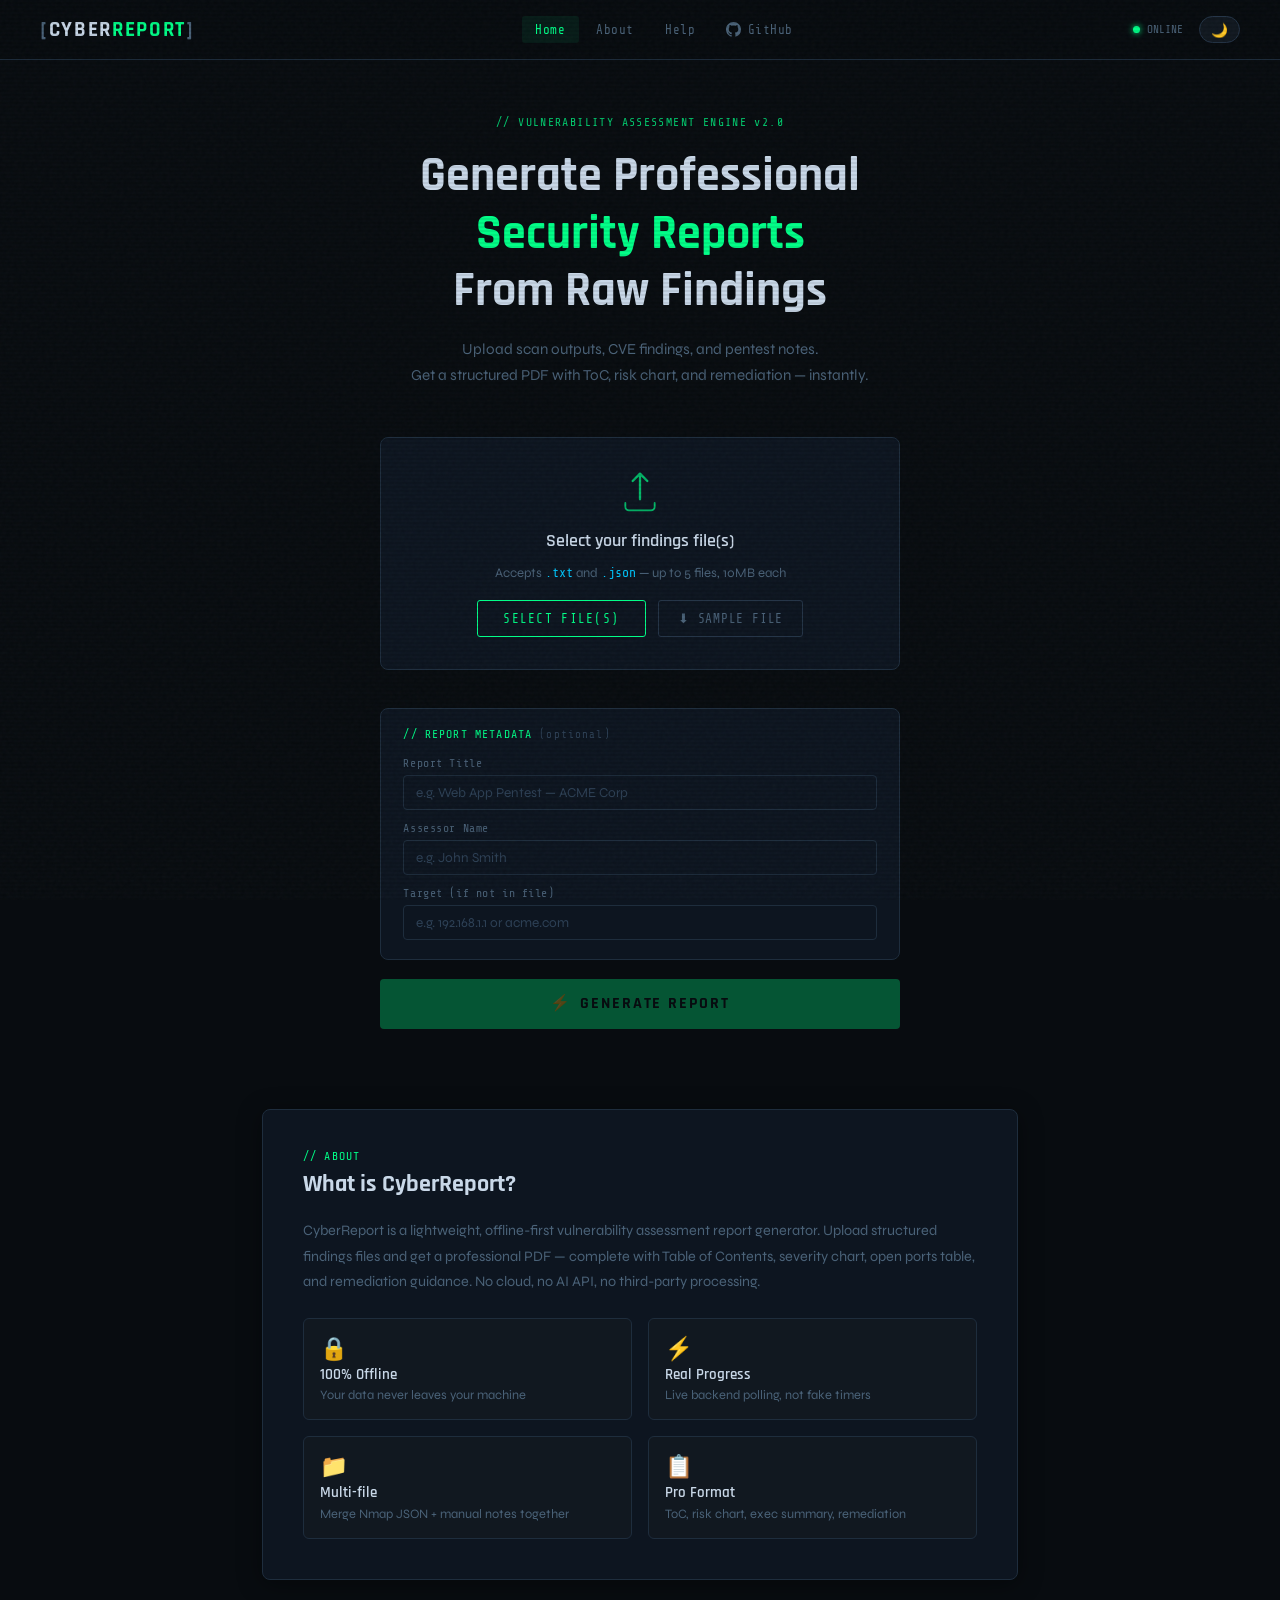
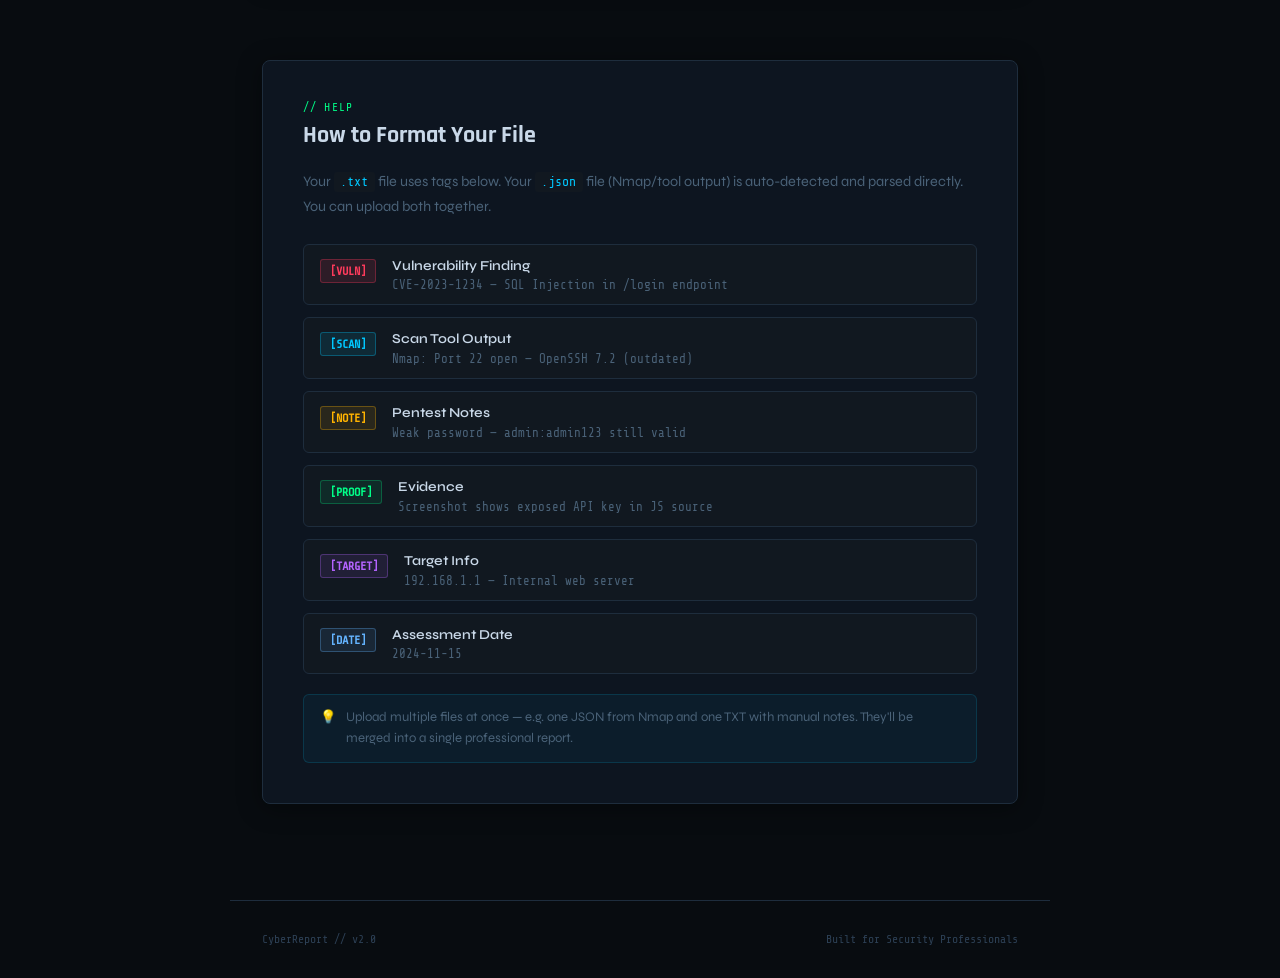
==== commit 56cc4d77: "major updates" ====
--- a/frontend/index.html
+++ b/frontend/index.html
@@ -1,244 +1,144 @@
 <!DOCTYPE html>
 <html lang="en" data-theme="dark">
-
 <head>
   <meta charset="UTF-8" />
-  <meta name="viewport" content="width=device-width, initial-scale=1.0" />
+  <meta name="viewport" content="width=device-width, initial-scale=1.0"/>
   <title>CyberReport — Vulnerability Assessment Generator</title>
   <link rel="stylesheet" href="style.css" />
-  <link
-    href="https://fonts.googleapis.com/css2?family=Share+Tech+Mono&family=Rajdhani:wght@400;500;600;700&family=Syne:wght@400;500;700&display=swap"
-    rel="stylesheet" />
+  <link href="https://fonts.googleapis.com/css2?family=Share+Tech+Mono&family=Rajdhani:wght@400;500;600;700&family=Syne:wght@400;500;700&display=swap" rel="stylesheet"/>
 </head>
-
 <body>
-
   <div class="scanline"></div>
   <div class="noise"></div>
 
-  <!-- ===== NAVBAR ===== -->
   <nav class="navbar">
-    <div class="nav-logo">
-      <span class="logo-bracket">[</span><span class="logo-text">CYBER</span><span
-        class="logo-accent">REPORT</span><span class="logo-bracket">]</span>
-    </div>
-
+    <div class="nav-logo"><span class="logo-bracket">[</span><span class="logo-text">CYBER</span><span class="logo-accent">REPORT</span><span class="logo-bracket">]</span></div>
     <ul class="nav-links">
       <li><a href="#" class="nav-link active">Home</a></li>
       <li><a href="#about" class="nav-link">About</a></li>
       <li><a href="#help" class="nav-link">Help</a></li>
       <li><a href="https://github.com" target="_blank" class="nav-link nav-github">
-          <svg width="16" height="16" viewBox="0 0 24 24" fill="currentColor">
-            <path
-              d="M12 0C5.37 0 0 5.37 0 12c0 5.31 3.435 9.795 8.205 11.385.6.105.825-.255.825-.57 0-.285-.015-1.23-.015-2.235-3.015.555-3.795-.735-4.035-1.41-.135-.345-.72-1.41-1.23-1.695-.42-.225-1.02-.78-.015-.795.945-.015 1.62.87 1.845 1.23 1.08 1.815 2.805 1.305 3.495.99.105-.78.42-1.305.765-1.605-2.67-.3-5.46-1.335-5.46-5.925 0-1.305.465-2.385 1.23-3.225-.12-.3-.54-1.53.12-3.18 0 0 1.005-.315 3.3 1.23.96-.27 1.98-.405 3-.405s2.04.135 3 .405c2.295-1.56 3.3-1.23 3.3-1.23.66 1.65.24 2.88.12 3.18.765.84 1.23 1.905 1.23 3.225 0 4.605-2.805 5.625-5.475 5.925.435.375.81 1.095.81 2.22 0 1.605-.015 2.895-.015 3.3 0 .315.225.69.825.57A12.02 12.02 0 0 0 24 12c0-6.63-5.37-12-12-12z" />
-          </svg>
-          GitHub
-        </a></li>
+        <svg width="15" height="15" viewBox="0 0 24 24" fill="currentColor"><path d="M12 0C5.37 0 0 5.37 0 12c0 5.31 3.435 9.795 8.205 11.385.6.105.825-.255.825-.57 0-.285-.015-1.23-.015-2.235-3.015.555-3.795-.735-4.035-1.41-.135-.345-.72-1.41-1.23-1.695-.42-.225-1.02-.78-.015-.795.945-.015 1.62.87 1.845 1.23 1.08 1.815 2.805 1.305 3.495.99.105-.78.42-1.305.765-1.605-2.67-.3-5.46-1.335-5.46-5.925 0-1.305.465-2.385 1.23-3.225-.12-.3-.54-1.53.12-3.18 0 0 1.005-.315 3.3 1.23.96-.27 1.98-.405 3-.405s2.04.135 3 .405c2.295-1.56 3.3-1.23 3.3-1.23.66 1.65.24 2.88.12 3.18.765.84 1.23 1.905 1.23 3.225 0 4.605-2.805 5.625-5.475 5.925.435.375.81 1.095.81 2.22 0 1.605-.015 2.895-.015 3.3 0 .315.225.69.825.57A12.02 12.02 0 0 0 24 12c0-6.63-5.37-12-12-12z"/></svg>
+        GitHub
+      </a></li>
     </ul>
-
     <div class="nav-right">
-      <div class="status-indicator">
-        <span class="status-dot"></span>
-        <span class="status-text">ONLINE</span>
-      </div>
-
-      <!-- Theme Toggle -->
-      <button class="theme-toggle" id="themeToggle" title="Toggle light/dark mode" onclick="toggleTheme()">
-        <span class="toggle-icon dark-icon">🌙</span>
-        <span class="toggle-icon light-icon">☀️</span>
-      </button>
+      <div class="status-indicator"><span class="status-dot"></span><span class="status-text">ONLINE</span></div>
+      <button class="theme-toggle" onclick="toggleTheme()"><span class="toggle-icon dark-icon">🌙</span><span class="toggle-icon light-icon">☀️</span></button>
     </div>
   </nav>
 
-  <!-- ===== MAIN ===== -->
   <main>
-
-    <!-- Hero -->
     <section class="hero">
-      <div class="hero-label">// VULNERABILITY ASSESSMENT ENGINE v1.0</div>
-      <h1>Generate Professional<br /><span class="highlight">Security Reports</span><br />From Raw Findings</h1>
-      <p class="hero-sub">Upload your scan outputs, CVE findings, and pentest notes.<br />Get a structured, professional
-        PDF report — instantly.</p>
+      <div class="hero-label">// VULNERABILITY ASSESSMENT ENGINE v2.0</div>
+      <h1>Generate Professional<br/><span class="highlight">Security Reports</span><br/>From Raw Findings</h1>
+      <p class="hero-sub">Upload scan outputs, CVE findings, and pentest notes.<br/>Get a structured PDF with ToC, risk chart, and remediation — instantly.</p>
     </section>
 
-    <!-- Upload Section -->
     <section class="upload-section">
 
-      <!-- Upload Card (button only, no drag/drop UI) -->
       <div class="upload-card" id="uploadCard">
         <div class="upload-icon">
           <svg width="44" height="44" viewBox="0 0 48 48" fill="none">
-            <path d="M24 4L24 32M24 4L16 12M24 4L32 12" stroke="currentColor" stroke-width="2.5" stroke-linecap="round"
-              stroke-linejoin="round" />
-            <path d="M8 36V40C8 42.2 9.8 44 12 44H36C38.2 44 40 42.2 40 40V36" stroke="currentColor" stroke-width="2"
-              stroke-linecap="round" />
+            <path d="M24 4L24 32M24 4L16 12M24 4L32 12" stroke="currentColor" stroke-width="2.5" stroke-linecap="round" stroke-linejoin="round"/>
+            <path d="M8 36V40C8 42.2 9.8 44 12 44H36C38.2 44 40 42.2 40 40V36" stroke="currentColor" stroke-width="2" stroke-linecap="round"/>
           </svg>
         </div>
-        <p class="upload-title">Select your findings file</p>
-        <p class="upload-sub">Accepts <code>.txt</code> files — max 5MB</p>
-        <input type="file" id="fileInput" accept=".txt" hidden />
-        <button class="btn-upload" onclick="document.getElementById('fileInput').click()">
-          SELECT FILE
-        </button>
+        <p class="upload-title">Select your findings file(s)</p>
+        <p class="upload-sub">Accepts <code>.txt</code> and <code>.json</code> — up to 5 files, 10MB each</p>
+        <input type="file" id="fileInput" accept=".txt,.json" multiple hidden />
+        <div class="upload-btn-row">
+          <button class="btn-upload" onclick="document.getElementById('fileInput').click()">SELECT FILE(S)</button>
+          <button class="btn-sample" onclick="downloadSample()">⬇ SAMPLE FILE</button>
+        </div>
       </div>
 
-      <!-- File Info (shown after selection) -->
-      <div class="file-info" id="fileInfo" style="display:none;">
-        <div class="file-icon">📄</div>
-        <div class="file-details">
-          <span class="file-name" id="fileName"></span>
-          <span class="file-size" id="fileSize"></span>
+      <div class="file-list" id="fileList"></div>
+
+      <div class="meta-form" id="metaForm">
+        <div class="meta-form-title">// REPORT METADATA <span class="meta-optional">(optional)</span></div>
+        <div class="meta-fields">
+          <div class="meta-field">
+            <label for="reportTitle">Report Title</label>
+            <input type="text" id="reportTitle" placeholder="e.g. Web App Pentest — ACME Corp" />
+          </div>
+          <div class="meta-field">
+            <label for="assessorName">Assessor Name</label>
+            <input type="text" id="assessorName" placeholder="e.g. John Smith" />
+          </div>
+          <div class="meta-field">
+            <label for="targetName">Target (if not in file)</label>
+            <input type="text" id="targetName" placeholder="e.g. 192.168.1.1 or acme.com" />
+          </div>
         </div>
-        <button class="btn-clear" onclick="clearFile()">✕</button>
       </div>
 
-      <!-- Generate Button -->
       <button class="btn-generate" id="generateBtn" onclick="generateReport()" disabled>
-        <span class="btn-icon">⚡</span>
-        GENERATE REPORT
+        <span class="btn-icon">⚡</span> GENERATE REPORT
       </button>
 
-      <!-- Progress -->
       <div class="progress-wrap" id="progressWrap" style="display:none;">
-        <div class="progress-label" id="progressLabel">Parsing findings...</div>
-        <div class="progress-bar">
-          <div class="progress-fill" id="progressFill"></div>
-        </div>
+        <div class="progress-label" id="progressLabel">Starting...</div>
+        <div class="progress-bar"><div class="progress-fill" id="progressFill"></div></div>
         <div class="progress-steps" id="progressSteps"></div>
       </div>
 
-      <!-- Error -->
       <div class="error-box" id="errorBox" style="display:none;"></div>
+      <div class="preview-panel" id="previewPanel" style="display:none;"></div>
 
     </section>
 
-    <!-- ===== ABOUT SECTION ===== -->
     <section class="info-section" id="about">
       <div class="info-card">
-        <div class="info-card-header">
-          <span class="info-tag">// ABOUT</span>
-          <h2>What is CyberReport?</h2>
-        </div>
-        <p>CyberReport is a lightweight, offline-first vulnerability assessment report generator built for security
-          professionals. Upload a structured findings file and instantly receive a clean, professional PDF — no cloud,
-          no AI API, no third-party processing.</p>
+        <div class="info-card-header"><span class="info-tag">// ABOUT</span><h2>What is CyberReport?</h2></div>
+        <p>CyberReport is a lightweight, offline-first vulnerability assessment report generator. Upload structured findings files and get a professional PDF — complete with Table of Contents, severity chart, open ports table, and remediation guidance. No cloud, no AI API, no third-party processing.</p>
         <div class="about-grid">
-          <div class="about-item">
-            <span class="about-icon">🔒</span>
-            <span class="about-label">100% Offline</span>
-            <span class="about-desc">Your data never leaves your machine</span>
-          </div>
-          <div class="about-item">
-            <span class="about-icon">⚡</span>
-            <span class="about-label">Instant PDF</span>
-            <span class="about-desc">Report generated in seconds</span>
-          </div>
-          <div class="about-item">
-            <span class="about-icon">🎯</span>
-            <span class="about-label">Auto Severity</span>
-            <span class="about-desc">CVE & risk classification built-in</span>
-          </div>
-          <div class="about-item">
-            <span class="about-icon">📋</span>
-            <span class="about-label">Pro Format</span>
-            <span class="about-desc">Executive summary auto-generated</span>
-          </div>
+          <div class="about-item"><span class="about-icon">🔒</span><span class="about-label">100% Offline</span><span class="about-desc">Your data never leaves your machine</span></div>
+          <div class="about-item"><span class="about-icon">⚡</span><span class="about-label">Real Progress</span><span class="about-desc">Live backend polling, not fake timers</span></div>
+          <div class="about-item"><span class="about-icon">📁</span><span class="about-label">Multi-file</span><span class="about-desc">Merge Nmap JSON + manual notes together</span></div>
+          <div class="about-item"><span class="about-icon">📋</span><span class="about-label">Pro Format</span><span class="about-desc">ToC, risk chart, exec summary, remediation</span></div>
         </div>
       </div>
     </section>
 
-    <!-- ===== HELP SECTION ===== -->
     <section class="info-section" id="help">
       <div class="info-card">
-        <div class="info-card-header">
-          <span class="info-tag">// HELP</span>
-          <h2>How to Format Your File</h2>
+        <div class="info-card-header"><span class="info-tag">// HELP</span><h2>How to Format Your File</h2></div>
+        <p>Your <code>.txt</code> file uses tags below. Your <code>.json</code> file (Nmap/tool output) is auto-detected and parsed directly. You can upload both together.</p>
+        <div class="help-tags">
+          <div class="help-row"><span class="help-tag vuln">[VULN]</span><div class="help-detail"><strong>Vulnerability Finding</strong><code>CVE-2023-1234 — SQL Injection in /login endpoint</code></div></div>
+          <div class="help-row"><span class="help-tag scan">[SCAN]</span><div class="help-detail"><strong>Scan Tool Output</strong><code>Nmap: Port 22 open — OpenSSH 7.2 (outdated)</code></div></div>
+          <div class="help-row"><span class="help-tag note">[NOTE]</span><div class="help-detail"><strong>Pentest Notes</strong><code>Weak password — admin:admin123 still valid</code></div></div>
+          <div class="help-row"><span class="help-tag proof">[PROOF]</span><div class="help-detail"><strong>Evidence</strong><code>Screenshot shows exposed API key in JS source</code></div></div>
+          <div class="help-row"><span class="help-tag target">[TARGET]</span><div class="help-detail"><strong>Target Info</strong><code>192.168.1.1 — Internal web server</code></div></div>
+          <div class="help-row"><span class="help-tag date">[DATE]</span><div class="help-detail"><strong>Assessment Date</strong><code>2024-11-15</code></div></div>
         </div>
-        <p>Your <code>.txt</code> file should use the following tags at the start of each line. Each tag tells the
-          report engine how to categorize that finding.</p>
-
-        <div class="help-tags">
-          <div class="help-row">
-            <span class="help-tag vuln">[VULN]</span>
-            <div class="help-detail">
-              <strong>Vulnerability Finding</strong>
-              <code>CVE-2023-1234 — SQL Injection found in /login endpoint</code>
-            </div>
-          </div>
-          <div class="help-row">
-            <span class="help-tag scan">[SCAN]</span>
-            <div class="help-detail">
-              <strong>Scan Tool Output</strong>
-              <code>Nmap: Port 22 open — OpenSSH 7.2 (outdated version)</code>
-            </div>
-          </div>
-          <div class="help-row">
-            <span class="help-tag note">[NOTE]</span>
-            <div class="help-detail">
-              <strong>Pentest Notes</strong>
-              <code>Weak password policy found — admin:admin123 still valid</code>
-            </div>
-          </div>
-          <div class="help-row">
-            <span class="help-tag proof">[PROOF]</span>
-            <div class="help-detail">
-              <strong>Evidence / Screenshots</strong>
-              <code>Screenshot shows exposed API key in JS source file</code>
-            </div>
-          </div>
-          <div class="help-row">
-            <span class="help-tag target">[TARGET]</span>
-            <div class="help-detail">
-              <strong>Target Information</strong>
-              <code>192.168.1.1 — Internal web server</code>
-            </div>
-          </div>
-          <div class="help-row">
-            <span class="help-tag date">[DATE]</span>
-            <div class="help-detail">
-              <strong>Assessment Date</strong>
-              <code>2024-11-15</code>
-            </div>
-          </div>
-        </div>
-
-        <div class="help-note">
-          <span>💡</span>
-          <span>Multi-line entries are supported — just continue writing on the next line without a new tag. A blank
-            line ends the current block.</span>
-        </div>
+        <div class="help-note"><span>💡</span><span>Upload multiple files at once — e.g. one JSON from Nmap and one TXT with manual notes. They'll be merged into a single professional report.</span></div>
       </div>
     </section>
-
   </main>
 
   <footer>
-    <span>CyberReport // Phase 1</span>
+    <span>CyberReport // v2.0</span>
     <span>Built for Security Professionals</span>
   </footer>
 
   <script src="upload.js"></script>
   <script>
-    // ===== THEME TOGGLE =====
     function toggleTheme() {
       const html = document.documentElement;
-      const current = html.getAttribute('data-theme');
-      html.setAttribute('data-theme', current === 'dark' ? 'light' : 'dark');
+      const cur  = html.getAttribute('data-theme');
+      html.setAttribute('data-theme', cur === 'dark' ? 'light' : 'dark');
       localStorage.setItem('cyberreport-theme', html.getAttribute('data-theme'));
     }
-
-    // Restore saved theme
     const saved = localStorage.getItem('cyberreport-theme');
     if (saved) document.documentElement.setAttribute('data-theme', saved);
-
-    // Smooth scroll for nav links
     document.querySelectorAll('a[href^="#"]').forEach(a => {
       a.addEventListener('click', e => {
-        const target = document.querySelector(a.getAttribute('href'));
-        if (target) { e.preventDefault(); target.scrollIntoView({ behavior: 'smooth' }); }
+        const t = document.querySelector(a.getAttribute('href'));
+        if (t) { e.preventDefault(); t.scrollIntoView({ behavior: 'smooth' }); }
       });
     });
   </script>
 </body>
-
 </html>
--- a/frontend/style.css
+++ b/frontend/style.css
@@ -1,4 +1,3 @@
-/* ===== RESET ===== */
 *,
 *::before,
 *::after {
@@ -7,7 +6,6 @@
   padding: 0;
 }
 
-/* ===== THEME VARIABLES ===== */
 :root,
 [data-theme="dark"] {
   --bg: #080c10;
@@ -27,6 +25,9 @@
   --card-shadow: 0 4px 24px rgba(0, 0, 0, 0.4);
   --scanline-op: 1;
   --noise-op: 0.03;
+  --input-bg: #0d1520;
+  --input-border: #1e2d3d;
+  --input-text: #c9d8e8;
 }
 
 [data-theme="light"] {
@@ -47,9 +48,11 @@
   --card-shadow: 0 4px 24px rgba(0, 0, 0, 0.08);
   --scanline-op: 0;
   --noise-op: 0;
-}
-
-/* ===== FONTS ===== */
+  --input-bg: #ffffff;
+  --input-border: #c8d4e0;
+  --input-text: #1a2a3a;
+}
+
 :root {
   --font-mono: 'Share Tech Mono', monospace;
   --font-head: 'Rajdhani', sans-serif;
@@ -66,21 +69,17 @@
   font-family: var(--font-body);
   min-height: 100vh;
   overflow-x: hidden;
-  position: relative;
-  transition: background 0.3s ease, color 0.3s ease;
-}
-
-/* ===== OVERLAYS ===== */
+  transition: background .3s, color .3s;
+}
+
 .scanline {
   pointer-events: none;
   position: fixed;
   inset: 0;
   z-index: 999;
   opacity: var(--scanline-op);
-  background: repeating-linear-gradient(to bottom,
-      transparent 0px, transparent 2px,
-      rgba(0, 0, 0, 0.07) 2px, rgba(0, 0, 0, 0.07) 4px);
-  transition: opacity 0.3s ease;
+  background: repeating-linear-gradient(to bottom, transparent 0px, transparent 2px, rgba(0, 0, 0, .07) 2px, rgba(0, 0, 0, .07) 4px);
+  transition: opacity .3s;
 }
 
 .noise {
@@ -90,10 +89,10 @@
   z-index: 998;
   opacity: var(--noise-op);
   background-image: url("data:image/svg+xml,%3Csvg viewBox='0 0 256 256' xmlns='http://www.w3.org/2000/svg'%3E%3Cfilter id='n'%3E%3CfeTurbulence type='fractalNoise' baseFrequency='0.9' numOctaves='4' stitchTiles='stitch'/%3E%3C/filter%3E%3Crect width='100%25' height='100%25' filter='url(%23n)'/%3E%3C/svg%3E");
-  transition: opacity 0.3s ease;
-}
-
-/* ===== NAVBAR ===== */
+  transition: opacity .3s;
+}
+
+/* NAVBAR */
 .navbar {
   display: flex;
   align-items: center;
@@ -106,15 +105,14 @@
   position: sticky;
   top: 0;
   z-index: 100;
-  transition: background 0.3s ease, border-color 0.3s ease;
+  transition: background .3s, border-color .3s;
 }
 
 .nav-logo {
   font-family: var(--font-head);
   font-size: 1.3rem;
   font-weight: 700;
-  letter-spacing: 0.08em;
-  flex-shrink: 0;
+  letter-spacing: .08em;
 }
 
 .logo-bracket {
@@ -132,52 +130,42 @@
 .nav-links {
   display: flex;
   list-style: none;
-  gap: 0.25rem;
+  gap: .25rem;
   align-items: center;
 }
 
 .nav-link {
   font-family: var(--font-mono);
-  font-size: 0.78rem;
+  font-size: .78rem;
   color: var(--text-dim);
   text-decoration: none;
-  padding: 0.4rem 0.85rem;
+  padding: .4rem .85rem;
   border-radius: 3px;
-  letter-spacing: 0.04em;
-  transition: color 0.2s ease, background 0.2s ease;
-  display: flex;
-  align-items: center;
-  gap: 0.4rem;
+  letter-spacing: .04em;
+  transition: color .2s, background .2s;
+  display: flex;
+  align-items: center;
+  gap: .4rem;
 }
 
 .nav-link:hover,
 .nav-link.active {
   color: var(--accent);
-  background: rgba(0, 255, 136, 0.07);
-}
-
-.nav-github svg {
-  opacity: 0.7;
-  transition: opacity 0.2s;
-}
-
-.nav-github:hover svg {
-  opacity: 1;
+  background: rgba(0, 255, 136, .07);
 }
 
 .nav-right {
   display: flex;
   align-items: center;
   gap: 1rem;
-  flex-shrink: 0;
 }
 
 .status-indicator {
   display: flex;
   align-items: center;
-  gap: 0.4rem;
-  font-family: var(--font-mono);
-  font-size: 0.7rem;
+  gap: .4rem;
+  font-family: var(--font-mono);
+  font-size: .7rem;
   color: var(--text-dim);
 }
 
@@ -194,26 +182,22 @@
 
   0%,
   100% {
-    opacity: 1;
+    opacity: 1
   }
 
   50% {
-    opacity: 0.3;
+    opacity: .3
   }
 }
 
-/* ===== THEME TOGGLE ===== */
 .theme-toggle {
   background: var(--bg3);
   border: 1px solid var(--border2);
   border-radius: 20px;
-  padding: 0.3rem 0.7rem;
+  padding: .3rem .7rem;
   cursor: pointer;
-  font-size: 0.85rem;
-  transition: background 0.2s, border-color 0.2s, transform 0.1s;
-  display: flex;
-  align-items: center;
-  gap: 0.3rem;
+  font-size: .85rem;
+  transition: background .2s, transform .1s;
 }
 
 .theme-toggle:hover {
@@ -221,11 +205,6 @@
   transform: scale(1.05);
 }
 
-.toggle-icon {
-  transition: opacity 0.3s;
-}
-
-/* Dark mode: show moon, hide sun */
 [data-theme="dark"] .light-icon {
   display: none;
 }
@@ -234,7 +213,6 @@
   display: inline;
 }
 
-/* Light mode: show sun, hide moon */
 [data-theme="light"] .dark-icon {
   display: none;
 }
@@ -243,27 +221,27 @@
   display: inline;
 }
 
-/* ===== MAIN ===== */
+/* MAIN */
 main {
   max-width: 820px;
   margin: 0 auto;
   padding: 3.5rem 2rem 6rem;
 }
 
-/* ===== HERO ===== */
+/* HERO */
 .hero {
   text-align: center;
   margin-bottom: 3rem;
-  animation: fadeUp 0.6s ease both;
+  animation: fadeUp .6s ease both;
 }
 
 .hero-label {
   font-family: var(--font-mono);
-  font-size: 0.72rem;
-  color: var(--accent);
-  letter-spacing: 0.12em;
+  font-size: .72rem;
+  color: var(--accent);
+  letter-spacing: .12em;
   margin-bottom: 1.2rem;
-  opacity: 0.8;
+  opacity: .8;
 }
 
 .hero h1 {
@@ -271,57 +249,49 @@
   font-size: clamp(2rem, 5vw, 3rem);
   font-weight: 700;
   line-height: 1.2;
-  color: var(--text);
   margin-bottom: 1rem;
-  letter-spacing: 0.02em;
 }
 
 .highlight {
   color: var(--accent);
-  position: relative;
 }
 
 .hero-sub {
-  font-size: 0.95rem;
+  font-size: .95rem;
   color: var(--text-dim);
   line-height: 1.7;
   max-width: 500px;
   margin: 0 auto;
 }
 
-/* ===== UPLOAD SECTION ===== */
+/* UPLOAD SECTION */
 .upload-section {
   display: flex;
   flex-direction: column;
   align-items: center;
   gap: 1.2rem;
-  animation: fadeUp 0.6s 0.15s ease both;
-}
-
-/* ===== UPLOAD CARD ===== */
+  animation: fadeUp .6s .15s ease both;
+}
+
+/* UPLOAD CARD */
 .upload-card {
   width: 100%;
-  max-width: 480px;
+  max-width: 520px;
   background: var(--bg-card);
   border: 1px solid var(--border);
   border-radius: 8px;
-  padding: 2.5rem 2rem;
-  display: flex;
-  flex-direction: column;
-  align-items: center;
-  gap: 0.8rem;
+  padding: 2rem;
+  display: flex;
+  flex-direction: column;
+  align-items: center;
+  gap: .8rem;
   text-align: center;
-  transition: border-color 0.2s ease, background 0.3s ease;
-}
-
-.upload-card:hover {
-  border-color: var(--border2);
+  transition: border-color .2s, background .3s;
 }
 
 .upload-icon {
   color: var(--accent);
-  opacity: 0.7;
-  margin-bottom: 0.3rem;
+  opacity: .7;
 }
 
 .upload-title {
@@ -329,33 +299,38 @@
   font-size: 1.1rem;
   font-weight: 600;
   color: var(--text);
-  letter-spacing: 0.03em;
 }
 
 .upload-sub {
-  font-size: 0.82rem;
+  font-size: .82rem;
   color: var(--text-dim);
 }
 
 .upload-sub code {
   font-family: var(--font-mono);
   color: var(--accent2);
-  font-size: 0.8rem;
-}
-
-/* ===== BUTTONS ===== */
+}
+
+.upload-btn-row {
+  display: flex;
+  gap: .75rem;
+  flex-wrap: wrap;
+  justify-content: center;
+  margin-top: .4rem;
+}
+
+/* BUTTONS */
 .btn-upload {
-  margin-top: 0.5rem;
   background: transparent;
   border: 1px solid var(--accent);
   color: var(--accent);
   font-family: var(--font-mono);
-  font-size: 0.8rem;
-  letter-spacing: 0.1em;
-  padding: 0.6rem 1.8rem;
+  font-size: .8rem;
+  letter-spacing: .1em;
+  padding: .6rem 1.6rem;
   border-radius: 3px;
   cursor: pointer;
-  transition: background 0.2s, color 0.2s, transform 0.1s;
+  transition: background .2s, color .2s, transform .1s;
 }
 
 .btn-upload:hover {
@@ -364,71 +339,100 @@
   transform: translateY(-1px);
 }
 
+.btn-sample {
+  background: transparent;
+  border: 1px solid var(--border2);
+  color: var(--text-dim);
+  font-family: var(--font-mono);
+  font-size: .8rem;
+  letter-spacing: .06em;
+  padding: .6rem 1.2rem;
+  border-radius: 3px;
+  cursor: pointer;
+  transition: border-color .2s, color .2s, transform .1s;
+}
+
+.btn-sample:hover {
+  border-color: var(--accent2);
+  color: var(--accent2);
+  transform: translateY(-1px);
+}
+
 .btn-generate {
   width: 100%;
-  max-width: 480px;
+  max-width: 520px;
   background: var(--accent);
   color: var(--bg);
   border: none;
   font-family: var(--font-head);
   font-size: 1rem;
   font-weight: 700;
-  letter-spacing: 0.12em;
-  padding: 0.9rem 2rem;
+  letter-spacing: .12em;
+  padding: .9rem 2rem;
   border-radius: 4px;
   cursor: pointer;
-  transition: opacity 0.2s, transform 0.15s, box-shadow 0.2s;
+  transition: opacity .2s, transform .15s, box-shadow .2s;
   display: flex;
   align-items: center;
   justify-content: center;
-  gap: 0.5rem;
+  gap: .5rem;
 }
 
 .btn-generate:hover:not(:disabled) {
-  opacity: 0.9;
+  opacity: .9;
   transform: translateY(-2px);
-  box-shadow: 0 6px 20px rgba(0, 255, 136, 0.25);
+  box-shadow: 0 6px 20px rgba(0, 255, 136, .25);
 }
 
 .btn-generate:disabled {
-  opacity: 0.3;
+  opacity: .3;
   cursor: not-allowed;
 }
 
-/* ===== FILE INFO ===== */
-.file-info {
+/* FILE LIST */
+.file-list {
   width: 100%;
-  max-width: 480px;
-  display: flex;
-  align-items: center;
-  gap: 0.8rem;
+  max-width: 520px;
+  display: flex;
+  flex-direction: column;
+  gap: .5rem;
+}
+
+.file-row {
+  display: flex;
+  align-items: center;
+  gap: .8rem;
   background: var(--bg3);
   border: 1px solid var(--border);
   border-radius: 6px;
-  padding: 0.7rem 1rem;
-  transition: background 0.3s;
-}
-
-.file-icon {
-  font-size: 1.2rem;
+  padding: .6rem 1rem;
+  transition: background .3s;
+}
+
+.file-icon-sm {
+  font-family: var(--font-mono);
+  font-size: .75rem;
+  color: var(--accent2);
+  min-width: 20px;
+  text-align: center;
 }
 
 .file-details {
   flex: 1;
   display: flex;
   flex-direction: column;
-  gap: 0.15rem;
+  gap: .1rem;
 }
 
 .file-name {
   font-family: var(--font-mono);
-  font-size: 0.82rem;
+  font-size: .82rem;
   color: var(--text);
 }
 
 .file-size {
   font-family: var(--font-mono);
-  font-size: 0.72rem;
+  font-size: .72rem;
   color: var(--text-dim);
 }
 
@@ -437,33 +441,95 @@
   border: none;
   color: var(--text-dim);
   cursor: pointer;
-  font-size: 0.85rem;
-  padding: 0.2rem 0.4rem;
+  font-size: .85rem;
+  padding: .2rem .4rem;
   border-radius: 3px;
-  transition: color 0.2s, background 0.2s;
+  transition: color .2s, background .2s;
 }
 
 .btn-clear:hover {
   color: var(--danger);
-  background: rgba(255, 59, 92, 0.1);
-}
-
-/* ===== PROGRESS ===== */
+  background: rgba(255, 59, 92, .1);
+}
+
+/* META FORM */
+.meta-form {
+  width: 100%;
+  max-width: 520px;
+  background: var(--bg-card);
+  border: 1px solid var(--border);
+  border-radius: 8px;
+  padding: 1.2rem 1.4rem;
+  transition: background .3s;
+}
+
+.meta-form-title {
+  font-family: var(--font-mono);
+  font-size: .72rem;
+  color: var(--accent);
+  letter-spacing: .1em;
+  margin-bottom: 1rem;
+}
+
+.meta-optional {
+  color: var(--text-muted);
+  font-size: .68rem;
+}
+
+.meta-fields {
+  display: flex;
+  flex-direction: column;
+  gap: .75rem;
+}
+
+.meta-field {
+  display: flex;
+  flex-direction: column;
+  gap: .3rem;
+}
+
+.meta-field label {
+  font-family: var(--font-mono);
+  font-size: .72rem;
+  color: var(--text-dim);
+  letter-spacing: .05em;
+}
+
+.meta-field input {
+  background: var(--input-bg);
+  border: 1px solid var(--input-border);
+  color: var(--input-text);
+  font-family: var(--font-body);
+  font-size: .85rem;
+  padding: .5rem .75rem;
+  border-radius: 4px;
+  outline: none;
+  transition: border-color .2s, background .3s;
+}
+
+.meta-field input:focus {
+  border-color: var(--accent);
+}
+
+.meta-field input::placeholder {
+  color: var(--text-muted);
+}
+
+/* PROGRESS */
 .progress-wrap {
   width: 100%;
-  max-width: 480px;
+  max-width: 520px;
   background: var(--bg-card);
   border: 1px solid var(--border);
   border-radius: 6px;
   padding: 1rem 1.2rem;
-  transition: background 0.3s;
 }
 
 .progress-label {
   font-family: var(--font-mono);
-  font-size: 0.75rem;
-  color: var(--accent);
-  margin-bottom: 0.6rem;
+  font-size: .75rem;
+  color: var(--accent);
+  margin-bottom: .6rem;
 }
 
 .progress-bar {
@@ -472,26 +538,26 @@
   background: var(--border);
   border-radius: 2px;
   overflow: hidden;
-  margin-bottom: 0.8rem;
+  margin-bottom: .8rem;
 }
 
 .progress-fill {
   height: 100%;
   background: var(--accent);
   width: 0%;
-  transition: width 0.4s ease;
+  transition: width .4s ease;
   border-radius: 2px;
 }
 
 .progress-steps {
   display: flex;
   flex-direction: column;
-  gap: 0.3rem;
+  gap: .3rem;
 }
 
 .step-line {
   font-family: var(--font-mono);
-  font-size: 0.72rem;
+  font-size: .72rem;
   color: var(--text-dim);
 }
 
@@ -507,24 +573,184 @@
   color: var(--text-muted);
 }
 
-/* ===== ERROR BOX ===== */
+/* ERROR */
 .error-box {
   width: 100%;
-  max-width: 480px;
-  background: rgba(255, 59, 92, 0.08);
+  max-width: 520px;
+  background: rgba(255, 59, 92, .08);
   border: 1px solid var(--danger);
   border-radius: 6px;
-  padding: 0.8rem 1rem;
-  font-family: var(--font-mono);
-  font-size: 0.78rem;
+  padding: .8rem 1rem;
+  font-family: var(--font-mono);
+  font-size: .78rem;
   color: var(--danger);
   line-height: 1.5;
 }
 
-/* ===== INFO SECTIONS (About / Help) ===== */
+/* PREVIEW PANEL */
+.preview-panel {
+  width: 100%;
+  max-width: 520px;
+  background: var(--bg-card);
+  border: 1px solid var(--border);
+  border-radius: 8px;
+  overflow: hidden;
+  transition: background .3s;
+}
+
+.preview-header {
+  background: var(--bg3);
+  padding: 1.2rem 1.4rem;
+  border-bottom: 1px solid var(--border);
+}
+
+.preview-title-row {
+  display: flex;
+  align-items: center;
+  justify-content: space-between;
+  margin-bottom: .5rem;
+}
+
+.preview-tag {
+  font-family: var(--font-mono);
+  font-size: .7rem;
+  color: var(--accent);
+  letter-spacing: .1em;
+}
+
+.btn-close-preview {
+  background: none;
+  border: 1px solid var(--border2);
+  color: var(--text-dim);
+  font-family: var(--font-mono);
+  font-size: .7rem;
+  padding: .25rem .6rem;
+  border-radius: 3px;
+  cursor: pointer;
+  transition: color .2s, border-color .2s;
+}
+
+.btn-close-preview:hover {
+  color: var(--danger);
+  border-color: var(--danger);
+}
+
+.preview-report-title {
+  font-family: var(--font-head);
+  font-size: 1rem;
+  font-weight: 700;
+  color: var(--text);
+  margin-bottom: .5rem;
+}
+
+.preview-meta {
+  display: flex;
+  flex-wrap: wrap;
+  gap: .6rem 1.2rem;
+  font-family: var(--font-mono);
+  font-size: .72rem;
+  color: var(--text-dim);
+}
+
+.preview-risk {
+  font-weight: 700;
+}
+
+.preview-section {
+  padding: 1rem 1.4rem;
+  border-bottom: 1px solid var(--border);
+}
+
+.preview-section:last-child {
+  border-bottom: none;
+}
+
+.preview-section-title {
+  font-family: var(--font-mono);
+  font-size: .7rem;
+  color: var(--text-dim);
+  letter-spacing: .08em;
+  margin-bottom: .6rem;
+  text-transform: uppercase;
+}
+
+.prev-stats-row {
+  display: flex;
+  gap: .6rem;
+  flex-wrap: wrap;
+}
+
+.prev-stat {
+  display: flex;
+  flex-direction: column;
+  align-items: center;
+  background: var(--bg3);
+  border: 1px solid var(--border);
+  border-radius: 4px;
+  padding: .4rem .7rem;
+  min-width: 70px;
+}
+
+.prev-stat-label {
+  font-family: var(--font-mono);
+  font-size: .65rem;
+  color: var(--text-dim);
+}
+
+.prev-stat-count {
+  font-family: var(--font-head);
+  font-size: 1.2rem;
+  font-weight: 700;
+}
+
+.prev-summary {
+  font-size: .82rem;
+  color: var(--text-dim);
+  line-height: 1.65;
+}
+
+.prev-finding {
+  display: flex;
+  gap: .6rem;
+  align-items: flex-start;
+  padding: .35rem 0;
+  border-bottom: 1px solid var(--border);
+  font-size: .82rem;
+}
+
+.prev-finding:last-child {
+  border-bottom: none;
+}
+
+.prev-sev {
+  font-family: var(--font-mono);
+  font-size: .7rem;
+  font-weight: 700;
+  white-space: nowrap;
+  padding-top: 1px;
+}
+
+.prev-desc {
+  color: var(--text);
+  line-height: 1.4;
+}
+
+.prev-empty {
+  font-size: .82rem;
+  color: var(--text-dim);
+}
+
+.prev-more {
+  font-family: var(--font-mono);
+  font-size: .72rem;
+  color: var(--text-dim);
+  margin-top: .5rem;
+}
+
+/* INFO SECTIONS */
 .info-section {
   margin-top: 5rem;
-  animation: fadeUp 0.5s ease both;
+  animation: fadeUp .5s ease both;
 }
 
 .info-card {
@@ -533,7 +759,7 @@
   border-radius: 8px;
   padding: 2.5rem;
   box-shadow: var(--card-shadow);
-  transition: background 0.3s, border-color 0.3s;
+  transition: background .3s, border-color .3s;
 }
 
 .info-card-header {
@@ -542,11 +768,11 @@
 
 .info-tag {
   font-family: var(--font-mono);
-  font-size: 0.72rem;
-  color: var(--accent);
-  letter-spacing: 0.1em;
+  font-size: .72rem;
+  color: var(--accent);
+  letter-spacing: .1em;
   display: block;
-  margin-bottom: 0.4rem;
+  margin-bottom: .4rem;
 }
 
 .info-card h2 {
@@ -554,11 +780,10 @@
   font-size: 1.5rem;
   font-weight: 700;
   color: var(--text);
-  letter-spacing: 0.02em;
 }
 
 .info-card>p {
-  font-size: 0.9rem;
+  font-size: .9rem;
   color: var(--text-dim);
   line-height: 1.75;
   margin-bottom: 1.5rem;
@@ -566,36 +791,34 @@
 
 .info-card code {
   font-family: var(--font-mono);
-  font-size: 0.82rem;
+  font-size: .82rem;
   color: var(--accent2);
   background: var(--bg3);
-  padding: 0.15rem 0.4rem;
+  padding: .15rem .4rem;
   border-radius: 3px;
 }
 
-/* ===== ABOUT GRID ===== */
 .about-grid {
   display: grid;
   grid-template-columns: repeat(2, 1fr);
   gap: 1rem;
-  margin-top: 0.5rem;
-}
-
-@media (max-width: 500px) {
+}
+
+@media(max-width:500px) {
   .about-grid {
-    grid-template-columns: 1fr;
+    grid-template-columns: 1fr
   }
 }
 
 .about-item {
   display: flex;
   flex-direction: column;
-  gap: 0.2rem;
+  gap: .2rem;
   background: var(--bg3);
   border: 1px solid var(--border);
   border-radius: 6px;
   padding: 1rem;
-  transition: border-color 0.2s, background 0.3s;
+  transition: border-color .2s;
 }
 
 .about-item:hover {
@@ -609,20 +832,19 @@
 .about-label {
   font-family: var(--font-head);
   font-weight: 600;
-  font-size: 0.95rem;
+  font-size: .95rem;
   color: var(--text);
 }
 
 .about-desc {
-  font-size: 0.8rem;
-  color: var(--text-dim);
-}
-
-/* ===== HELP TAGS ===== */
+  font-size: .8rem;
+  color: var(--text-dim);
+}
+
 .help-tags {
   display: flex;
   flex-direction: column;
-  gap: 0.75rem;
+  gap: .75rem;
   margin-bottom: 1.2rem;
 }
 
@@ -630,11 +852,11 @@
   display: flex;
   align-items: flex-start;
   gap: 1rem;
-  padding: 0.75rem 1rem;
+  padding: .75rem 1rem;
   background: var(--bg3);
   border: 1px solid var(--border);
   border-radius: 6px;
-  transition: border-color 0.2s, background 0.3s;
+  transition: border-color .2s;
 }
 
 .help-row:hover {
@@ -643,10 +865,9 @@
 
 .help-tag {
   font-family: var(--font-mono);
-  font-size: 0.75rem;
+  font-size: .75rem;
   font-weight: 700;
-  letter-spacing: 0.05em;
-  padding: 0.25rem 0.55rem;
+  padding: .25rem .55rem;
   border-radius: 3px;
   white-space: nowrap;
   flex-shrink: 0;
@@ -654,98 +875,94 @@
 }
 
 .help-tag.vuln {
-  background: rgba(255, 59, 92, 0.12);
+  background: rgba(255, 59, 92, .12);
   color: #ff3b5c;
-  border: 1px solid rgba(255, 59, 92, 0.3);
+  border: 1px solid rgba(255, 59, 92, .3);
 }
 
 .help-tag.scan {
-  background: rgba(0, 200, 255, 0.1);
+  background: rgba(0, 200, 255, .1);
   color: #00c8ff;
-  border: 1px solid rgba(0, 200, 255, 0.3);
+  border: 1px solid rgba(0, 200, 255, .3);
 }
 
 .help-tag.note {
-  background: rgba(255, 179, 0, 0.1);
+  background: rgba(255, 179, 0, .1);
   color: #ffb300;
-  border: 1px solid rgba(255, 179, 0, 0.3);
+  border: 1px solid rgba(255, 179, 0, .3);
 }
 
 .help-tag.proof {
-  background: rgba(0, 255, 136, 0.08);
+  background: rgba(0, 255, 136, .08);
   color: #00ff88;
-  border: 1px solid rgba(0, 255, 136, 0.25);
+  border: 1px solid rgba(0, 255, 136, .25);
 }
 
 .help-tag.target {
-  background: rgba(180, 100, 255, 0.1);
+  background: rgba(180, 100, 255, .1);
   color: #b464ff;
-  border: 1px solid rgba(180, 100, 255, 0.3);
+  border: 1px solid rgba(180, 100, 255, .3);
 }
 
 .help-tag.date {
-  background: rgba(100, 180, 255, 0.1);
+  background: rgba(100, 180, 255, .1);
   color: #64b4ff;
-  border: 1px solid rgba(100, 180, 255, 0.3);
+  border: 1px solid rgba(100, 180, 255, .3);
 }
 
 .help-detail {
   display: flex;
   flex-direction: column;
-  gap: 0.3rem;
+  gap: .3rem;
 }
 
 .help-detail strong {
-  font-size: 0.85rem;
+  font-size: .85rem;
   color: var(--text);
   font-weight: 600;
 }
 
 .help-detail code {
-  font-family: var(--font-mono);
-  font-size: 0.78rem;
-  color: var(--text-dim);
   background: none;
   padding: 0;
+  font-size: .78rem;
+  color: var(--text-dim);
 }
 
 .help-note {
   display: flex;
   align-items: flex-start;
-  gap: 0.6rem;
-  font-size: 0.82rem;
-  color: var(--text-dim);
-  background: rgba(0, 200, 255, 0.05);
-  border: 1px solid rgba(0, 200, 255, 0.15);
+  gap: .6rem;
+  font-size: .82rem;
+  color: var(--text-dim);
+  background: rgba(0, 200, 255, .05);
+  border: 1px solid rgba(0, 200, 255, .15);
   border-radius: 6px;
-  padding: 0.8rem 1rem;
+  padding: .8rem 1rem;
   line-height: 1.6;
 }
 
-/* ===== FOOTER ===== */
 footer {
   text-align: center;
   padding: 2rem;
   font-family: var(--font-mono);
-  font-size: 0.72rem;
+  font-size: .72rem;
   color: var(--text-muted);
   border-top: 1px solid var(--border);
   display: flex;
   justify-content: space-between;
   max-width: 820px;
   margin: 0 auto;
-  transition: color 0.3s, border-color 0.3s;
-}
-
-/* ===== ANIMATIONS ===== */
+}
+
 @keyframes fadeUp {
   from {
     opacity: 0;
-    transform: translateY(18px);
+    transform: translateY(18px)
   }
 
   to {
     opacity: 1;
-    transform: translateY(0);
+    transform: translateY(0)
   }
 }
